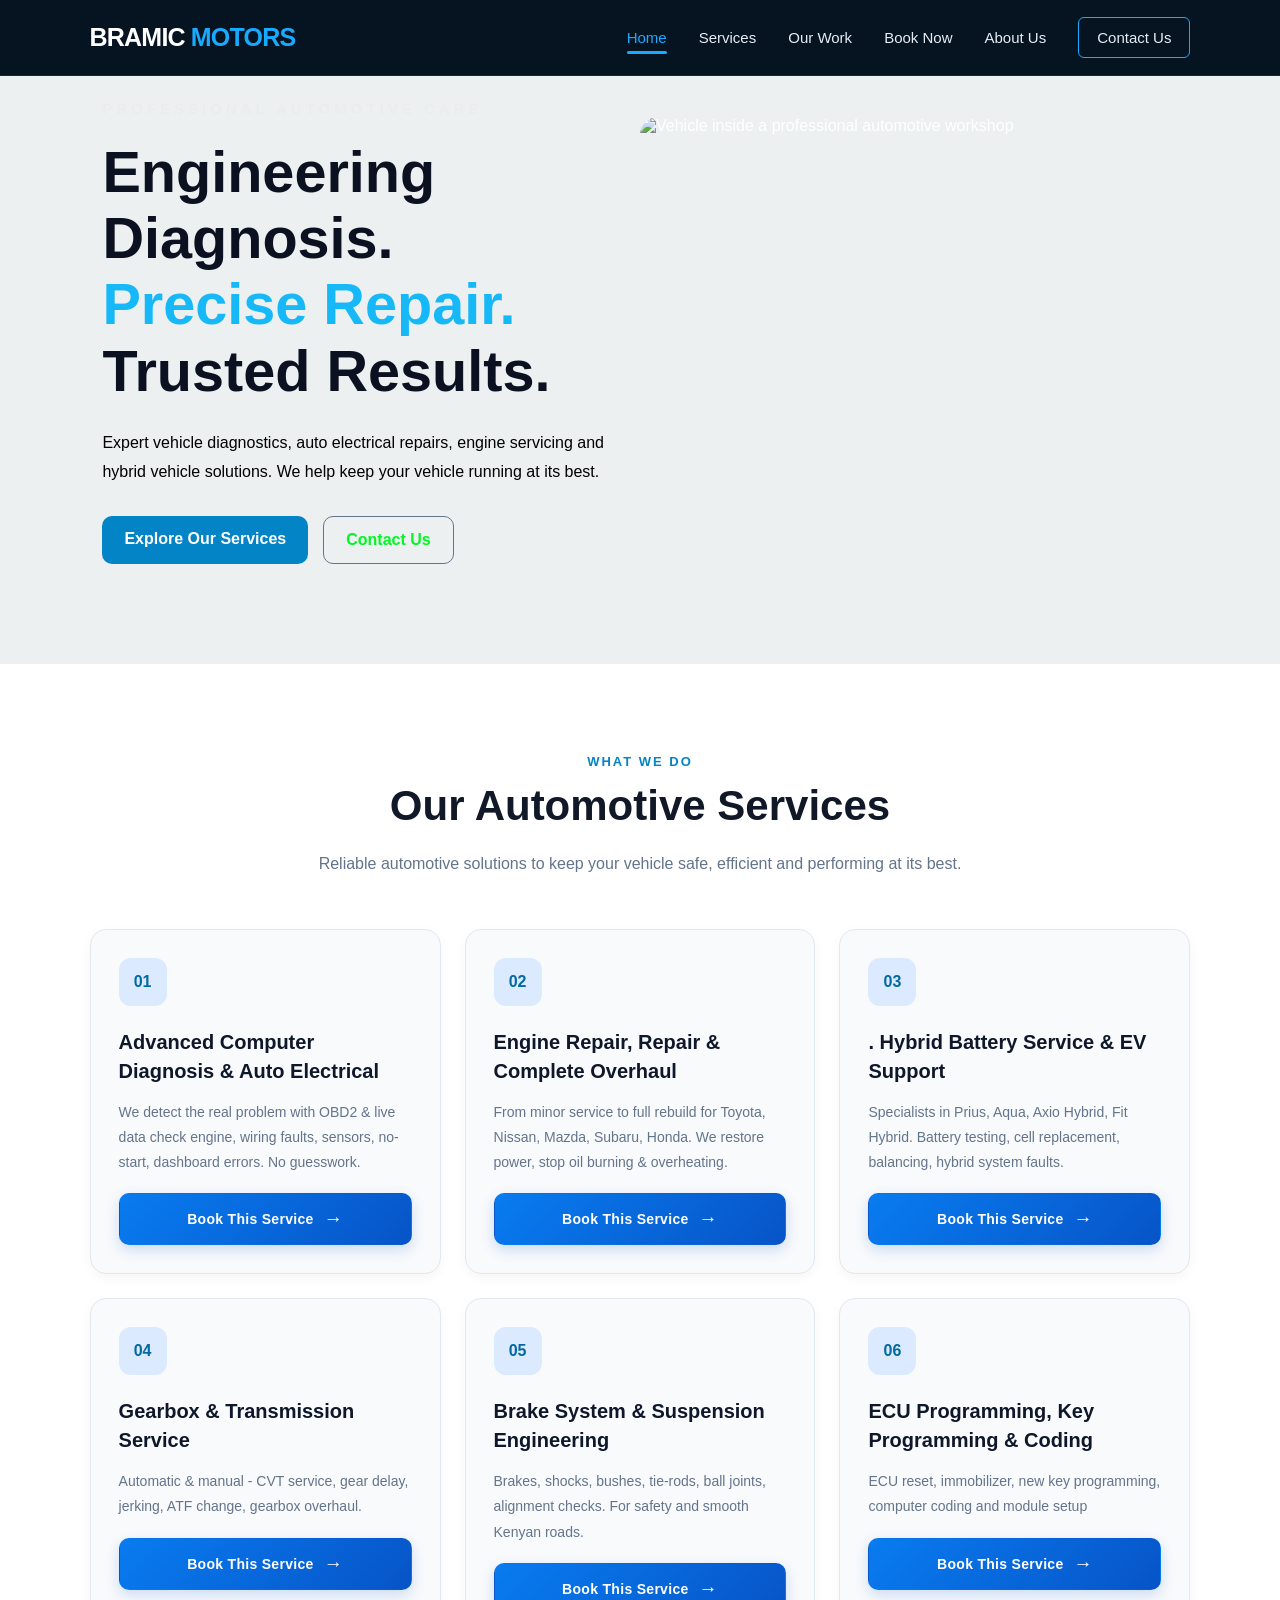
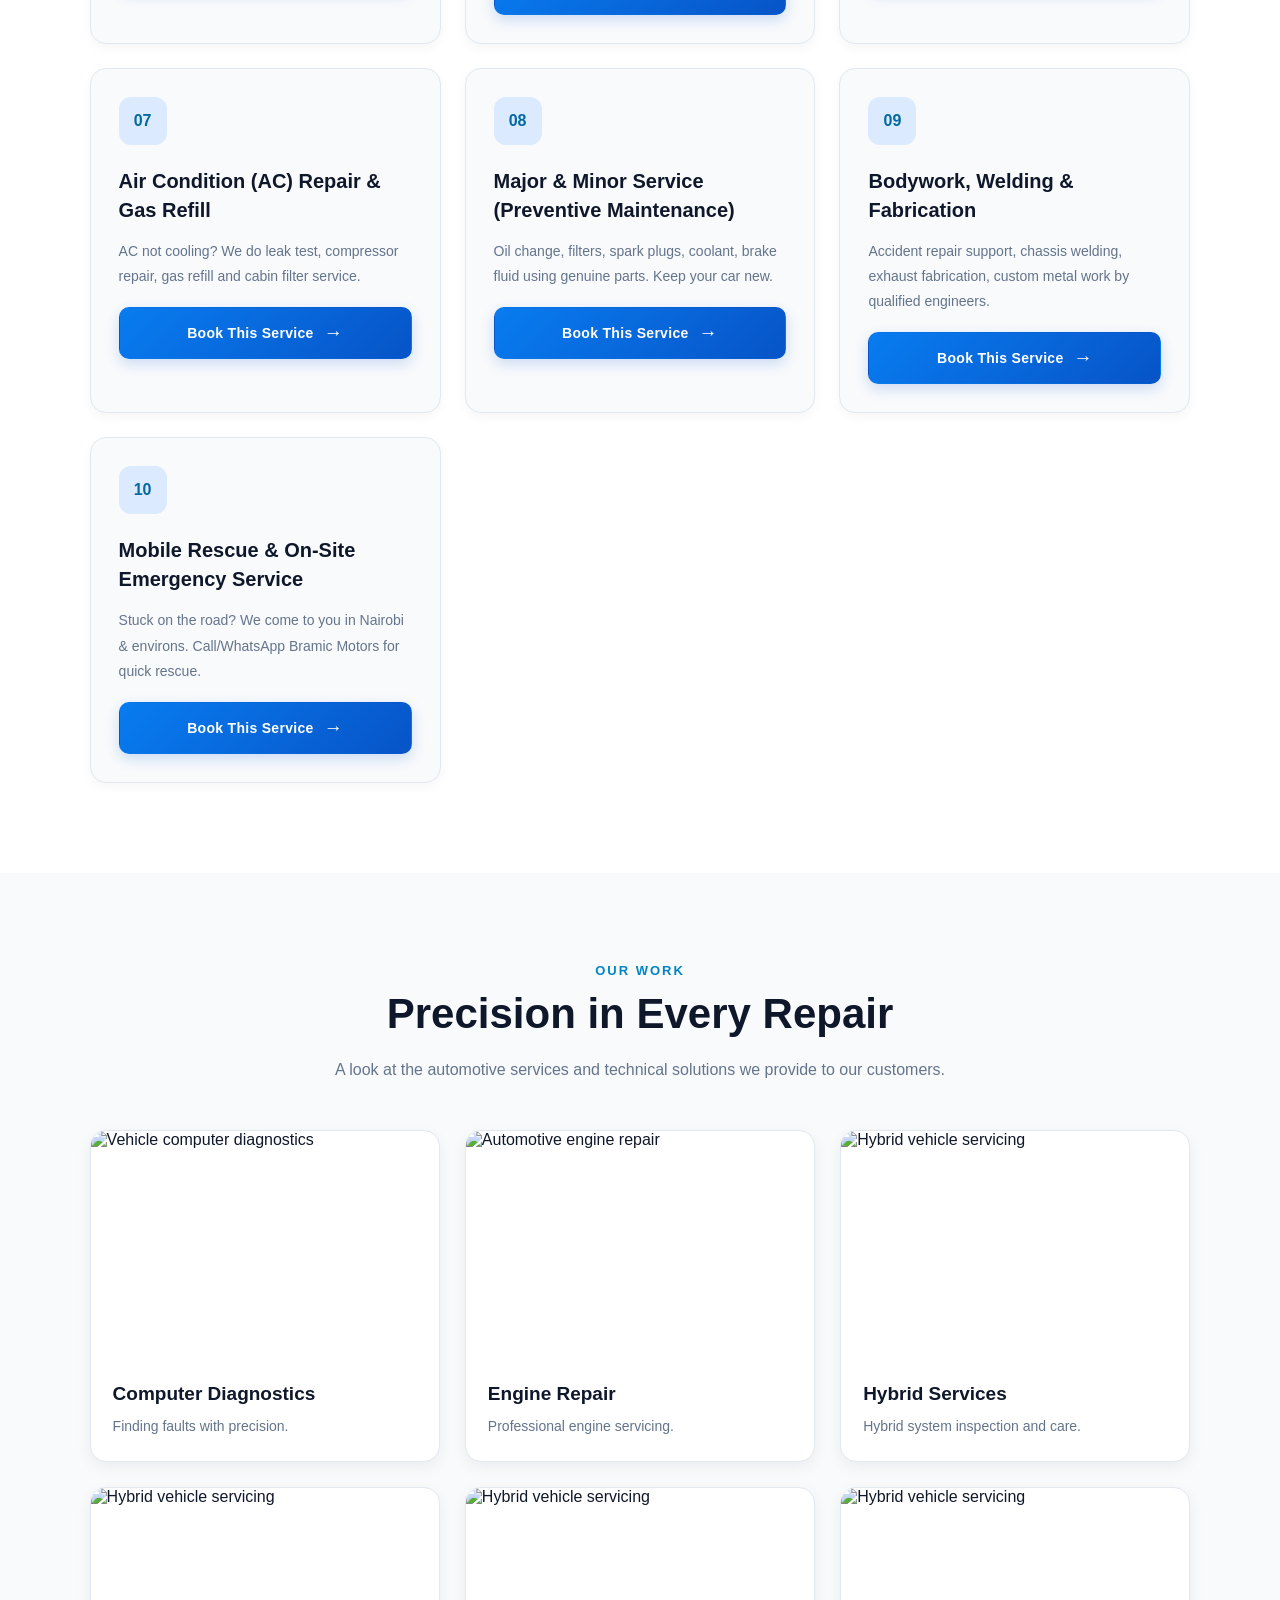
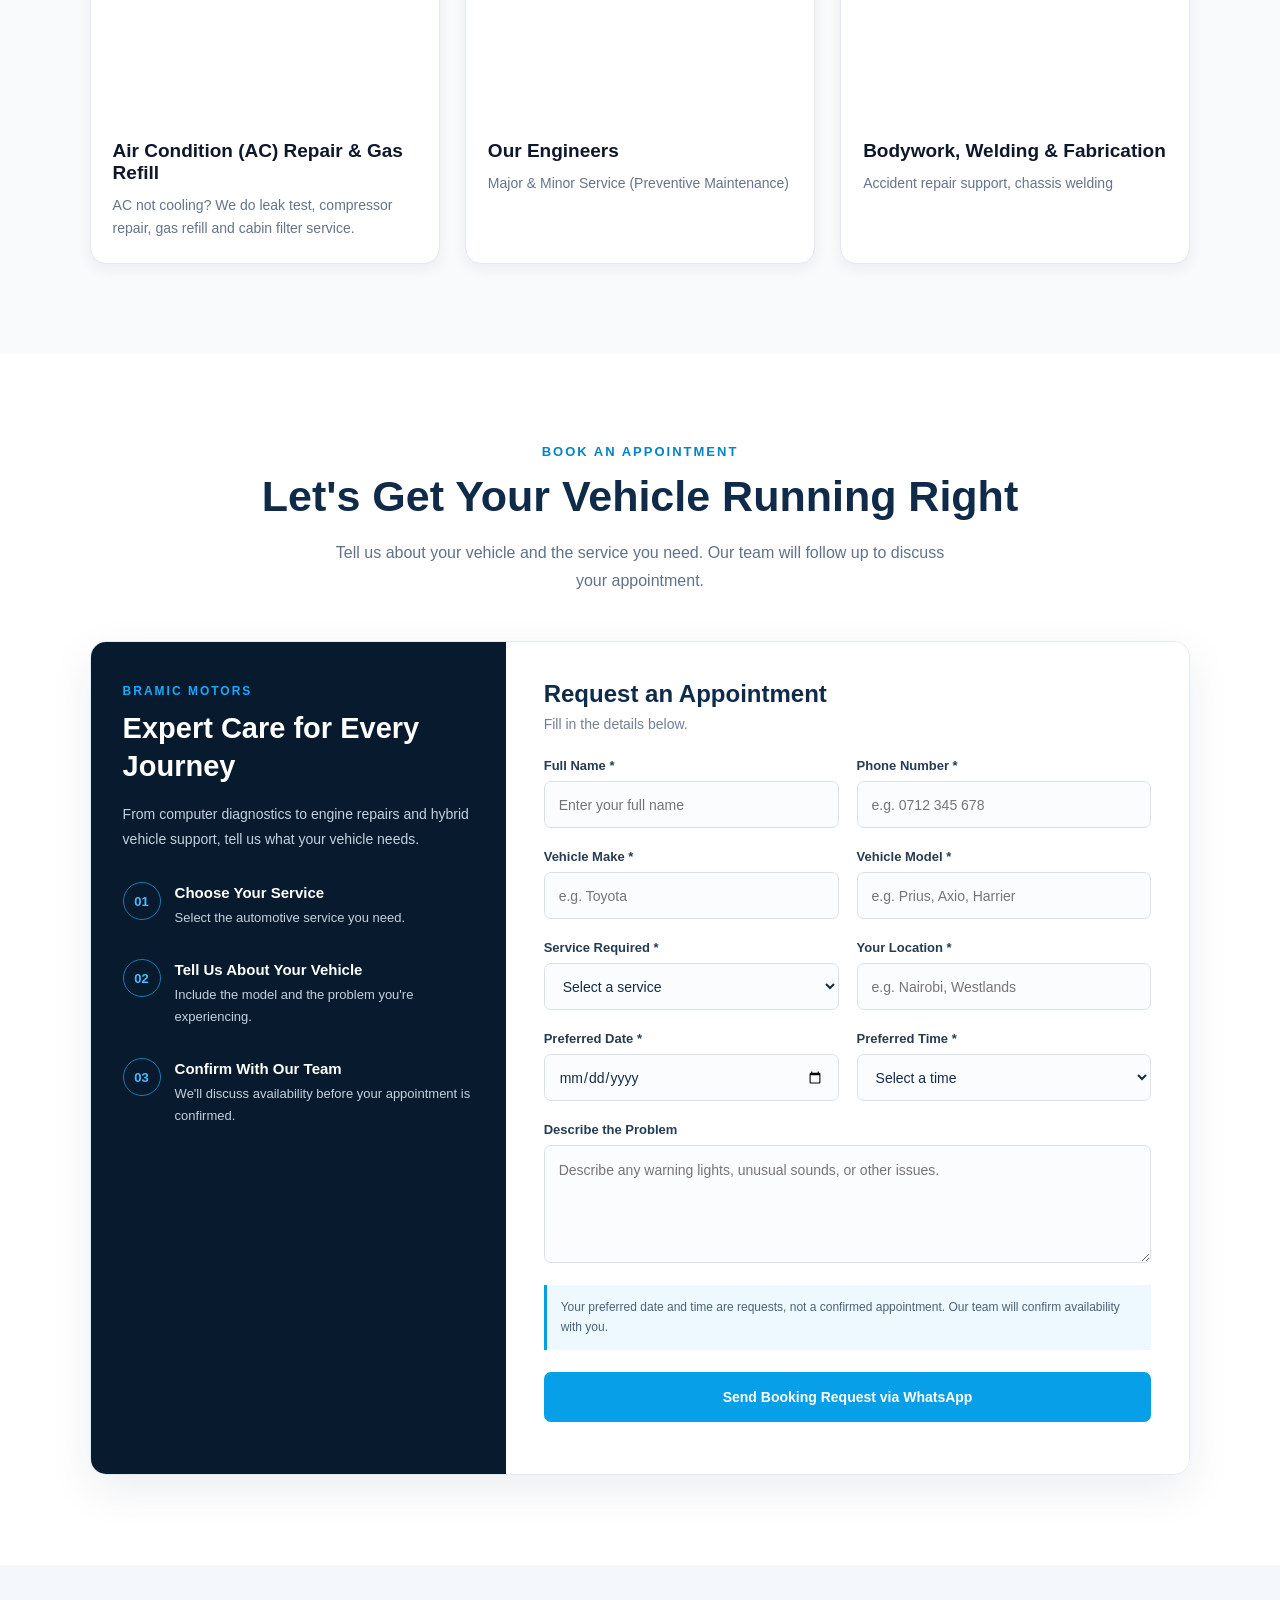
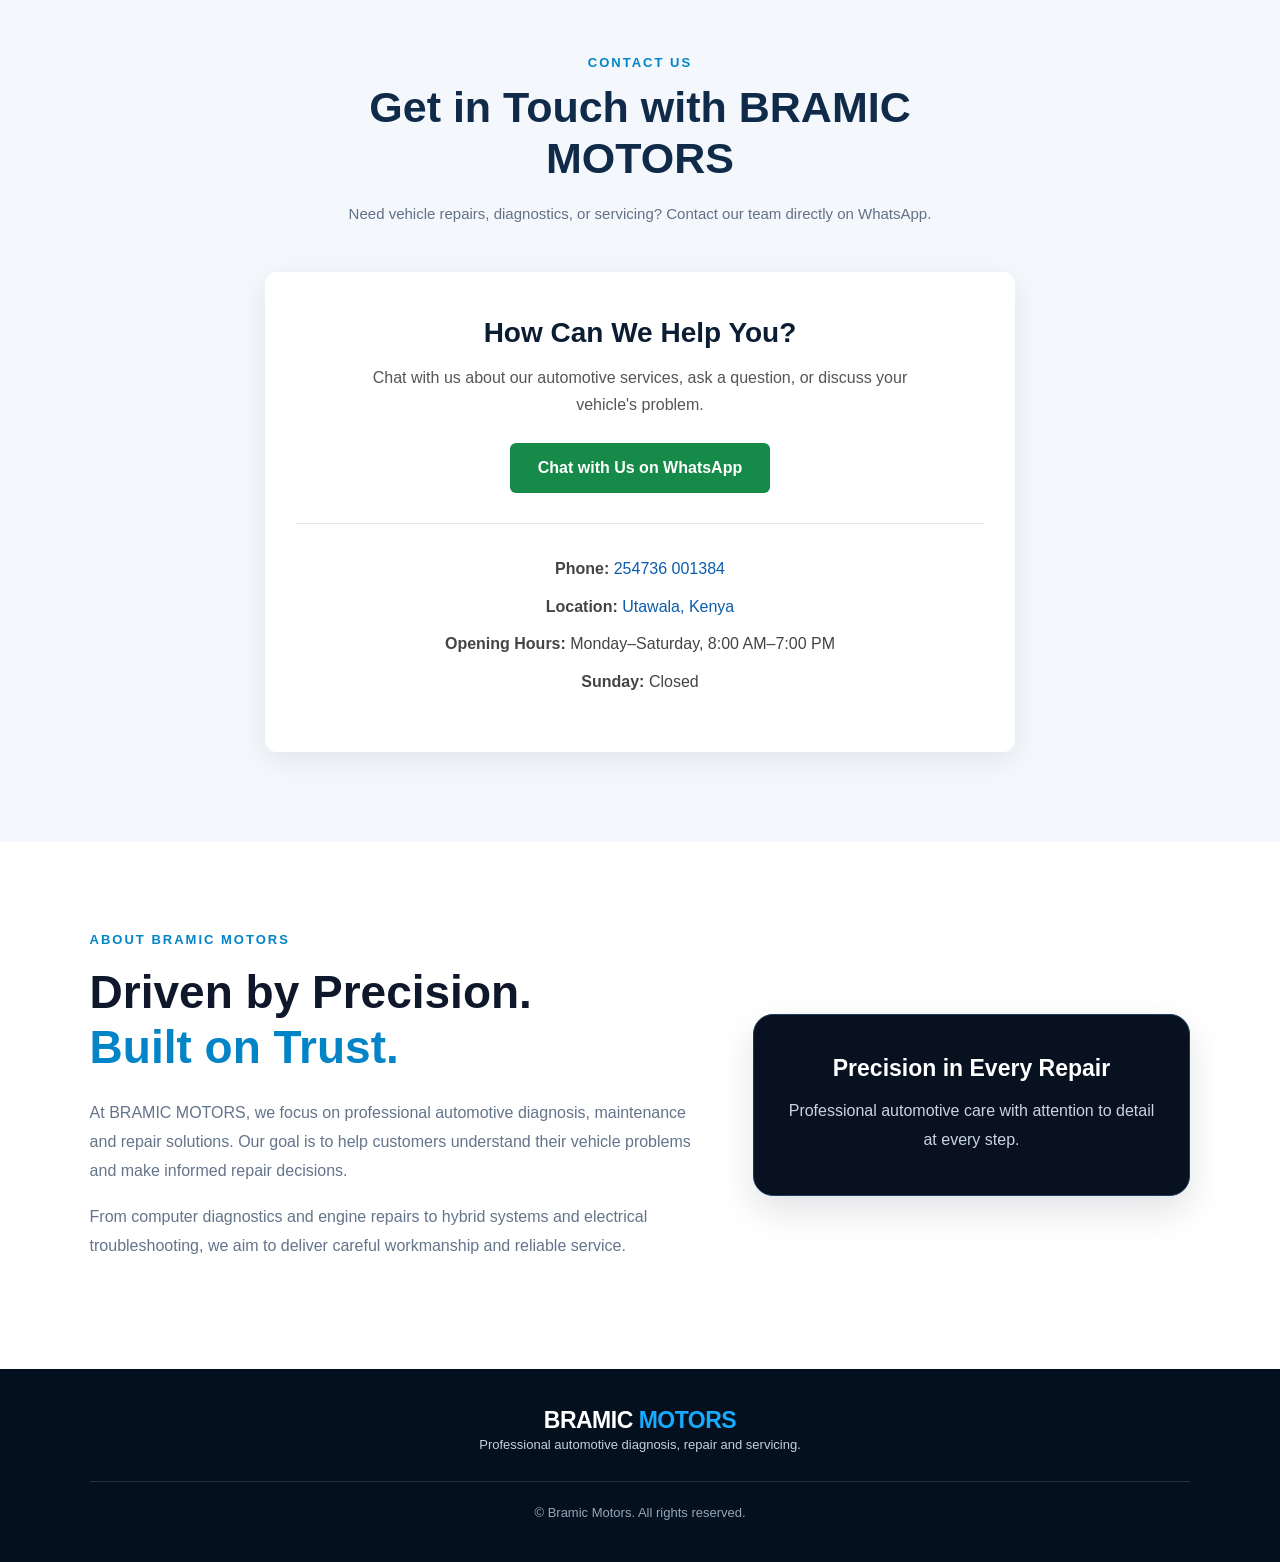
==== index.html @ 23d93d00 "Add files via upload" ====
<!DOCTYPE html>
<html lang="en">
<head>
    <meta charset="UTF-8">
    <meta name="viewport" content="width=device-width, initial-scale=1.0">
    <title>Bramic Motors </title>
    <link rel="icon" type="image/png" href="IMAGES/logo.jpeg">
    <link rel="stylesheet" href="style.css">



</head>
<body>
    
<!-- NAVIGATION BAR -->
<header class="navbar">
    <a href="#home" class="logo" aria-label="Bramic Motors Home">
        <span class="logo-car">BRAMIC</span>
        <span class="logo-blue">MOTORS</span>
    </a>

    <button
        class="menu-toggle"
        id="menu-toggle"
        aria-label="Open navigation menu"
        aria-expanded="false"
        aria-controls="nav-links"
        type="button">
        <span></span>
        <span></span>
        <span></span>
    </button>

    <nav class="nav-links" id="nav-links">
        <a href="#home" class="nav-link active">Home</a>
        <a href="#services" class="nav-link">Services</a>
        <a href="#our-work" class="nav-link">Our Work</a>
        <a href="#booking" class="nav-link">Book Now</a>
        <a href="#about" class="nav-link">About Us</a>
        <a href="#contact" class="nav-link nav-contact">Contact Us</a>
    </nav>
</header>

    <section class="hero" id="home">

        <div class="hero-content">
            <p class="hero-label">PROFESSIONAL AUTOMOTIVE CARE</p>
   
            <h1>
                Engineering Diagnosis.
                <span>Precise Repair.</span>
                Trusted Results.
            </h1>

            <p class="hero-description">
                Expert vehicle diagnostics, auto electrical repairs,
                engine servicing and hybrid vehicle solutions.
                We help keep your vehicle running at its best.
            </p>

            <div class="hero-buttons">
                <a href="#services" class="btn-primary">
                    Explore Our Services
                </a>

                <a href="#contact" class="btn-secondary">
                    Contact Us
                </a>
            </div>
        </div>

        <div class="hero-image">
            <img
                src="IMAGES/pure s 1.jpeg"
                alt="Vehicle inside a professional automotive workshop">
        </div>

    </section>

    <!-- Service section -->
    

<section class="services" id="services">

    <div class="services-heading">
        <p class="section-label">WHAT WE DO</p>
        <h2>Our Automotive Services</h2>
        <p>
            Reliable automotive solutions to keep your vehicle
            safe, efficient and performing at its best.
        </p>
    </div>

    <div class="services-container">

        <!-- Service 1 -->
        <div class="service-card">
            <div class="service-icon">01</div>
            <h3>Advanced Computer Diagnosis & Auto Electrical</h3>
            <p>
                We detect the real problem with OBD2 & live data check engine, 
                wiring faults, sensors, no-start, dashboard errors. No guesswork.
            </p>
        
            <button type="button" class="service-book-button" data-service="Computer Diagnosis & Auto Electrical">Book This Service</button>
        </div>

        <!-- Service 2 -->
        <div class="service-card">
            <div class="service-icon">02</div>
            <h3>Engine Repair, Repair & Complete Overhaul</h3>
            <p>
                From minor service to full rebuild for Toyota, Nissan, Mazda, Subaru,
                 Honda. We restore power, stop oil burning & overheating.
            </p>
        
            <button type="button" class="service-book-button" data-service="Engine Repair & Overhaul">
                Book This Service
            </button>
        </div>

        <!-- Service 3 -->
        <div class="service-card">
            <div class="service-icon">03</div>
            <h3>. Hybrid Battery Service & EV Support</h3>
            <p>
                Specialists in Prius, Aqua, Axio Hybrid, Fit Hybrid. 
                Battery testing, cell replacement, balancing, 
                hybrid system faults.
            </p>
        
            <button type="button" class="service-book-button" data-service="Hybrid Battery & EV Support">
                Book This Service
            </button>
        </div>

        <!-- Service 4 -->
        <div class="service-card">
            <div class="service-icon">04</div>
            <h3> Gearbox & Transmission Service</h3>
            <p>
                Automatic & manual - CVT service, 
                gear delay, jerking, ATF change,
                 gearbox overhaul.
            </p>
        
            <button type="button" class="service-book-button" data-service="Gearbox & Transmission">
                Book This Service
            </button>
        </div>

        
        <!-- Service 5-->
        <div class="service-card">
            <div class="service-icon">05</div>
            <h3>Brake System & Suspension Engineering</h3>
            <p>
                Brakes, shocks, bushes, tie-rods,
                 ball joints, alignment checks.
                  For safety and smooth Kenyan roads.
            </p>
        
            <button type="button" class="service-book-button" data-service="Brakes & Suspension">
                Book This Service

            </button>
        </div>

        <!-- Service 6-->
        <div class="service-card">
            <div class="service-icon">06</div>
            <h3> ECU Programming, Key Programming & Coding</h3>
            <p>
                ECU reset, immobilizer, new key programming, 
                computer coding and module setup
            </p>
        
            <button type="button" class="service-book-button" data-service="ECU & Key Programming">Book This Service</button>
        </div>

        <!-- Service 7-->
        <div class="service-card">
            <div class="service-icon">07</div>
            <h3>Air Condition (AC) Repair & Gas Refill</h3>
            <p>
                AC not cooling? We do leak test, 
                compressor repair, gas refill and 
                cabin filter service.
            </p>
        
            <button type="button" class="service-book-button" data-service="Air Conditioning Repair">Book This Service</button>
        </div>

         <!-- Service 8-->
        <div class="service-card">
            <div class="service-icon">08</div>
            <h3>Major & Minor Service (Preventive Maintenance)</h3>
            <p>
                Oil change, filters, spark plugs, coolant, brake fluid 
                using genuine parts. Keep your car new.
            </p>
        
            <button type="button" class="service-book-button" data-service="Major & Minor Servicing">
                Book This Service
            </button>
        </div>

         <!-- Service 9-->
        <div class="service-card">
            <div class="service-icon">09</div>
            <h3>Bodywork, Welding & Fabrication </h3>

            <p>
                Accident repair support, chassis welding,
                 exhaust fabrication, custom metal 
                 work by qualified engineers.
            </p>
        
            <button type="button" class="service-book-button" data-service="Bodywork, Welding & Fabrication">
                Book This Service
            </button>
        </div>

         <!-- Service 10-->
        <div class="service-card">
            <div class="service-icon">10</div>
            <h3>Mobile Rescue & On-Site Emergency Service</h3>
            <p>
                Stuck on the road? We come to you in Nairobi & environs. 
                Call/WhatsApp Bramic Motors for quick rescue.
            </p>
        
            <button type="button" class="service-book-button" data-service="Mobile Rescue & Emergency Help">
                Book This Service
            </button>
        </div>

    </div>

</section>

<!-- Our work images --> 


<section class="our-work" id="our-work">

    <div class="work-heading">
        <p class="section-label">OUR WORK</p>
        <h2>Precision in Every Repair</h2>
        <p>
            A look at the automotive services and technical
            solutions we provide to our customers.
        </p>
    </div>

    <div class="work-grid">

        <div class="work-card">
            <img src="IMAGES/service 1.jpeg"
                 alt="Vehicle computer diagnostics">
            <div class="work-info">
                <h3>Computer Diagnostics</h3>
                <p>Finding faults with precision.</p>
            </div>
        </div>

        <div class="work-card">
            <img src="IMAGES/service 2.jpeg"
                 alt="Automotive engine repair">
            <div class="work-info">
                <h3>Engine Repair</h3>
                <p>Professional engine servicing.</p>
            </div>
        </div>

        <div class="work-card">
            <img src="IMAGES/service 3.jpeg"
                 alt="Hybrid vehicle servicing">
            <div class="work-info">
                <h3>Hybrid Services</h3>
                <p>Hybrid system inspection and care.</p>
            </div>
        </div>

             <div class="work-card">
            <img src="IMAGES/service 5.jpeg"
                 alt="Hybrid vehicle servicing">
            <div class="work-info">
                <h3> Air Condition (AC) Repair & Gas Refill</h3>
                <p>AC not cooling? We do leak test, compressor repair,
                     gas refill and cabin filter service.</p>
            </div>
        </div>
           <div class="work-card">
            <img src="IMAGES/pure s 1.jpeg"
                 alt="Hybrid vehicle servicing">
            <div class="work-info">
                <h3>Our Engineers</h3>
                <p> Major & Minor Service (Preventive Maintenance)</p>
            </div>
        </div>

            <div class="work-card">
            <img src="IMAGES/PRECISION.jpeg"
                 alt="Hybrid vehicle servicing">
            <div class="work-info">
                <h3>Bodywork, Welding & Fabrication</h3>
                <p>Accident repair support, chassis welding</p>
            </div>
        </div>

    </div>

</section>

<!-- CUSTOMER BOOKING SECTION -->
<section class="booking-section" id="booking">

    <div class="booking-heading">
        <p class="section-label">BOOK AN APPOINTMENT</p>
        <h2>Let's Get Your Vehicle Running Right</h2>
        <p>
            Tell us about your vehicle and the service you need.
            Our team will follow up to discuss your appointment.
        </p>
    </div>

    <div class="booking-layout">

        <!-- BOOKING INFORMATION -->
        <div class="booking-info">
            <p class="booking-eyebrow">BRAMIC MOTORS</p>
            <h3>Expert Care for Every Journey</h3>
            <p>
                From computer diagnostics to engine repairs and
                hybrid vehicle support, tell us what your vehicle needs.
            </p>

            <div class="booking-benefit">
                <span class="benefit-number">01</span>
                <div>
                    <h4>Choose Your Service</h4>
                    <p>Select the automotive service you need.</p>
                </div>
            </div>

            <div class="booking-benefit">
                <span class="benefit-number">02</span>
                <div>
                    <h4>Tell Us About Your Vehicle</h4>
                    <p>Include the model and the problem you're experiencing.</p>
                </div>
            </div>

            <div class="booking-benefit">
                <span class="benefit-number">03</span>
                <div>
                    <h4>Confirm With Our Team</h4>
                    <p>We'll discuss availability before your appointment is confirmed.</p>
                </div>
            </div>
        </div>

         
        <form class="booking-form" id="booking-form">

            <div class="form-title">
                <h3>Request an Appointment</h3>
                <p>Fill in the details below.</p>
            </div>

            <div class="form-grid">

                <div class="form-group">
                    <label for="customer-name">Full Name *</label>
                    <input
                        type="text"
                        id="customer-name"
                        name="customerName"
                        placeholder="Enter your full name"
                        autocomplete="name"
                        required>
                </div>

                <div class="form-group">
                    <label for="customer-phone">Phone Number *</label>
                    <input
                        type="tel"
                        id="customer-phone"
                        name="customerPhone"
                        placeholder="e.g. 0712 345 678"
                        autocomplete="tel"
                        required>
                </div>

                <div class="form-group">
                    <label for="vehicle-make">Vehicle Make *</label>
                    <input
                        type="text"
                        id="vehicle-make"
                        name="vehicleMake"
                        placeholder="e.g. Toyota"
                        required>
                </div>

                <div class="form-group">
                    <label for="vehicle-model">Vehicle Model *</label>
                    <input
                        type="text"
                        id="vehicle-model"
                        name="vehicleModel"
                        placeholder="e.g. Prius, Axio, Harrier"
                        required>
                </div>

                <div class="form-group">
                    <label for="booking-service">Service Required *</label>
                    <select id="booking-service" name="service" required>
                        <option value="">Select a service</option>
                        <option>Computer Diagnosis & Auto Electrical</option>
                        <option>Engine Repair & Overhaul</option>
                        <option>Hybrid Battery & EV Support</option>
                        <option>Gearbox & Transmission</option>
                        <option>Brakes & Suspension</option>
                        <option>ECU & Key Programming</option>
                        <option>Air Conditioning Repair</option>
                        <option>Major & Minor Servicing</option>
                        <option>Bodywork, Welding & Fabrication</option>
                        <option>Mobile Rescue & Emergency Help</option>
                        <option>Other / Not Sure</option>
                    </select>
                </div>

                <div class="form-group">
                    <label for="booking-location">Your Location *</label>
                    <input
                        type="text"
                        id="booking-location"
                        name="location"
                        placeholder="e.g. Nairobi, Westlands"
                        required>
                </div>

                <div class="form-group">
                    <label for="booking-date">Preferred Date *</label>
                    <input
                        type="date"
                        id="booking-date"
                        name="bookingDate"
                        required>
                </div>

                <div class="form-group">
                    <label for="booking-time">Preferred Time *</label>
                    <select id="booking-time" name="bookingTime" required>
                        <option value="">Select a time</option>
                        <option value="8:00 AM">8:00 AM</option>
                        <option value="9:00 AM">9:00 AM</option>
                        <option value="10:00 AM">10:00 AM</option>
                        <option value="11:00 AM">11:00 AM</option>
                        <option value="12:00 PM">12:00 PM</option>
                        <option value="1:00 PM">1:00 PM</option>
                        <option value="2:00 PM">2:00 PM</option>
                        <option value="3:00 PM">3:00 PM</option>
                        <option value="4:00 PM">4:00 PM</option>
                    </select>
                </div>

                <div class="form-group full-width">
                    <label for="vehicle-problem">Describe the Problem</label>
                    <textarea
                        id="vehicle-problem"
                        name="vehicleProblem"
                        rows="4"
                        placeholder="Describe any warning lights, unusual sounds, or other issues."></textarea>
                </div>

            </div>

            <p class="booking-notice">
                Your preferred date and time are requests, not a confirmed
                appointment. Our team will confirm availability with you.
            </p>

            <button type="submit" class="booking-submit">
                Send Booking Request via WhatsApp
            </button>

            <p class="booking-status" id="booking-status" role="status"
               aria-live="polite"></p>

        </form>

    </div>
</section>

<!-- CONTACT SECTION: DIRECT WHATSAPP CONTACT -->

<section class="contact-section" id="contact">
    <div class="contact-heading">
        <p class="section-label">CONTACT US</p>
        <h2>Get in Touch with BRAMIC MOTORS</h2>
        <p>
            Need vehicle repairs, diagnostics, or servicing?
            Contact our team directly on WhatsApp.
        </p>
    </div>

    <div class="contact-whatsapp-card">
        <h3>How Can We Help You?</h3>
        <p>
            Chat with us about our automotive services, ask a question,
            or discuss your vehicle's problem.
        </p>

        <a
            href="https://wa.me/254736001384?text=Hello%20BRAMIC%20MOTORS%2C%20I%20would%20like%20to%20enquire%20about%20your%20services."
            class="whatsapp-button"
            target="_blank"
            rel="noopener noreferrer">
            Chat with Us on WhatsApp
        </a>

        <div class="contact-details">
            <p><strong>Phone:</strong>
                <a href="tel:+254736001384">254736 001384</a>
            </p>
            <p><strong>Location:</strong>
                <a
                    href="https://www.google.com/maps/search/?api=1&query=Utawala%2C+Kenya"
                    target="_blank"
                    rel="noopener noreferrer">Utawala, Kenya</a>
            </p>
            <p><strong>Opening Hours:</strong> Monday–Saturday, 8:00 AM–7:00 PM</p>
            <p><strong>Sunday:</strong> Closed</p>
        </div>
</section>


<!-- About Us Section -->
<section class="about" id="about">

    <div class="about-content">

        <p class="about-label">ABOUT BRAMIC MOTORS</p>

        <h2>
            Driven by Precision.
            <span>Built on Trust.</span>
        </h2>

        <p class="about-description">
            At BRAMIC MOTORS, we focus on professional automotive
            diagnosis, maintenance and repair solutions. Our goal
            is to help customers understand their vehicle problems
            and make informed repair decisions.
        </p>

        <p class="about-description">
            From computer diagnostics and engine repairs to
            hybrid systems and electrical troubleshooting, we aim
            to deliver careful workmanship and reliable service.
        </p>

        
    </div>

    <div class="about-highlight">

        <div class="Get in touch with bramic motors"></div>

        <h3>Precision in Every Repair</h3>

        <p>
            Professional automotive care with attention
            to detail at every step.
        </p>

    </div>

</section>

<!-- FOOTER -->
<footer class="site-footer">
    <a href="#home" class="footer-logo">
        BRAMIC <span>MOTORS</span>
    </a>

    <p>
        Professional automotive diagnosis, repair and servicing.
    </p>

   

    <p class="copyright">
        &copy; <span id="current-year"></span> Bramic Motors.
        All rights reserved.
    </p>
</footer>
<script src="script.js" defer></script>

</body>

</body>
</html>
---- style.css ----
/* Basic page setup */
* {
    margin: 0;
    padding: 0;
    box-sizing: border-box;
}

body {
    font-family: Arial, sans-serif;
    background-color: #EcF0F1;
    color: #ffffff;
}

/* Main Hero section */

.hero {
    position: relative;
    min-height: 600px;
    padding: 100px 8%;
    display: flex;
    align-items: center;
    background: #EcF0F1;
}

.hero-content {
    max-width: 650px;
    position: relative;
    z-index: 1;
}

.hero h1 {
    color: #ffffff;
}

.hero h1 span {
    color: #18aaff;
}

.hero-description {
    color: #ffffff;
}

@media (max-width: 768px) {
    .hero {
        min-height: 550px;
        padding: 70px 6%;
        background-position: 60% center;
    }
}

/* Text area */
.hero-content {
    flex: 1;
    max-width: 600px;
}

.hero-label {
    color: #ebebece7;
    font-size: 15px;
    font-weight: bold;
    letter-spacing: 4px;
    margin-bottom: 22px;
}

.hero h1 {
    font-size: clamp(36px, 4.5vw, 60px);
    line-height: 1.15;
    margin-bottom: 25px;
    color: #0b1120;
}


.hero h1 span {
    display: block;
    color: #0cb5f8f3;
}

.hero-description {
    color: black;
    font-size: 16px;
    line-height: 1.8;
    margin-bottom: 30px;
}

/* Hero buttons */
.hero-buttons {
    display: flex;
    flex-wrap: wrap;
    gap: 15px;
}

.hero-buttons a {
    display: inline-block;
    padding: 14px 22px;
    border-radius: 10px;
    text-decoration: none;
    font-weight: bold;
    transition: 0.3s ease;
}

.btn-primary {
    background-color: #0284c7;
    color: #ffffff;
}

.btn-primary:hover {
    background-color: #38bdf8;
    color: #0b1120;
    transform: translateY(-3px);
}

.btn-secondary {
    border: 1px solid #64748b;
    color: #03f523;
}

.btn-secondary:hover {
    background-color: #ffffff;
    color: #0b1120;
}

/* Workshop image */
.hero-image {
    flex: 1;
    min-width: 0;
}

.hero-image img {
    display: block;
    width: 100%;
    height: 430px;
    object-fit: cover;
    border-radius: 18px;
}


/* styling services */

.services {
    padding: 90px 7%;
    background-color: #ffffff;
    color: #111827;
}

/* Section heading */
.services-heading {
    max-width: 700px;
    margin: 0 auto 50px;
    text-align: center;
}

.section-label {
    color: #0284c7;
    font-size: 13px;
    font-weight: bold;
    letter-spacing: 2px;
    margin-bottom: 12px;
}

.services-heading h2 {
    font-size: clamp(28px, 4vw, 42px);
    line-height: 1.2;
    margin-bottom: 18px;
    color: #111827;
}

.services-heading p:last-child {
    color: #64748b;
    font-size: 16px;
    line-height: 1.8;
}

/* Services grid */
.services-container {
    display: grid;
    grid-template-columns: repeat(3, minmax(0, 1fr));
    gap: 24px;
    max-width: 1400px;
    margin: 0 auto;
    align-items: stretch;
}

/* Individual service card */
.service-card {
    padding: 28px;
    background-color: #f8fafc;
    border: 1px solid #e2e8f0;
    border-radius: 16px;
    box-shadow: 0 4px 12px rgba(15, 23, 42, 0.04);
    transition: transform 0.3s ease,
                box-shadow 0.3s ease,
                border-color 0.3s ease;
}

/* Service number badge */
.service-icon {
    display: flex;
    align-items: center;
    justify-content: center;
    width: 48px;
    height: 48px;
    margin-bottom: 22px;
    border-radius: 12px;
    background-color: #dbeafe;
    color: #0369a1;
    font-size: 16px;
    font-weight: bold;
}

/* Service title */
.service-card h3 {
    color: #0f172a;
    font-size: 20px;
    line-height: 1.45;
    margin-bottom: 14px;
}

/* Service description: works with your current <pre> */
.service-card pre {
    font-family: Arial, sans-serif;
    font-size: 14px;
    line-height: 1.8;
    color: #64748b;
    white-space: pre-wrap;
    overflow-wrap: anywhere;
    margin: 0;
}

/* Also supports descriptions changed to <p> */
.service-card p {
    color: #64748b;
    font-size: 14px;
    line-height: 1.8;
    margin: 0;
}

/* Card hover effect */
.service-card:hover {
    transform: translateY(-6px);
    background-color: #ffffff;
    border-color: #38bdf8;
    box-shadow: 0 14px 28px rgba(15, 23, 42, 0.10);
}

/* Tablet: two cards per row */
@media (max-width: 1000px) {
    .services-container {
        grid-template-columns: repeat(2, minmax(0, 1fr));
        gap: 20px;
    }

    .services {
        padding: 70px 5%;
    }
}

/* Phone: one card per row */
@media (max-width: 600px) {
    .services-container {
        grid-template-columns: minmax(0, 1fr);
        gap: 18px;
    }

    .services {
        padding: 55px 6%;
    }

    .service-card {
        padding: 24px;
    }

    .service-card h3 {
        font-size: 19px;
    }
}

/* OUR WORK SECTION */
.our-work {
    padding: 90px 7%;
    background-color: #f8fafc;
    color: #0f172a;
}

/* Gallery heading */
.work-heading {
    max-width: 700px;
    margin: 0 auto 45px;
    text-align: center;
}

.section-label {
    color: #0284c7;
    font-weight: bold;
    letter-spacing: 2px;
}

.work-heading h2 {
    font-size: clamp(28px, 4vw, 42px);
    margin: 12px 0 18px;
}

.work-heading > p:last-child {
    color: #64748b;
    line-height: 1.8;
}

/* Gallery layout */
.work-grid {
    display: grid;
    grid-template-columns: repeat(3, minmax(0, 1fr));
    gap: 25px;
}

/* All tenservice cards */
.work-card {
    background-color: #ffffff;
    border-radius: 16px;
    overflow: hidden;
    border: 1px solid #e2e8f0;
    box-shadow: 0 5px 15px rgba(15, 23, 42, 0.06);
    transition: transform 0.3s ease,
                box-shadow 0.3s ease;
}

.work-card:hover {
    transform: translateY(-6px);
    box-shadow: 0 14px 28px rgba(15, 23, 42, 0.12);
}

/* Service photos */
.work-card img {
    display: block;
    width: 100%;
    height: 230px;
    object-fit: cover;
}

/* Text inside cards */
.work-info {
    padding: 22px;
}

.work-info h3 {
    font-size: 19px;
    margin-bottom: 10px;
}

.work-info p {
    color: #64748b;
    font-size: 14px;
    line-height: 1.7;
}

/* Tablet screens */
@media (max-width: 900px) {
    .work-grid {
        grid-template-columns: repeat(2, minmax(0, 1fr));
    }
}

/* Phone screens */
@media (max-width: 600px) {
    .our-work {
        padding: 60px 6%;
    }

    .work-grid {
        grid-template-columns: 1fr;
    }

    .work-card img {
        height: 220px;
    }
}


/* navigation bar*/

.navbar {
    width: 100%;
    min-height: 76px;
    padding: 0 7%;
    display: flex;
    align-items: center;
    justify-content: space-between;
    gap: 30px;

    background: #061321;
    border-bottom: 1px solid rgba(255, 255, 255, 0.08);

    position: fixed;
    z-index: 1000;
}

/* BRAND LOGO */

.logo {
    display: inline-flex;
    align-items: center;
    text-decoration: none;
    white-space: nowrap;
    font-size: 25px;
    font-weight: 800;
    letter-spacing: -0.8px;
}

.logo-car {
    color: #ffffff;
}

.logo-blue {
    color: #18aaff;
    margin-left: 6px;
}

/* DESKTOP NAVIGATION */

.nav-links {
    display: flex;
    align-items: center;
    gap: 32px;
}

.nav-link {
    color: #e5edf5;
    text-decoration: none;
    font-size: 15px;
    font-weight: 500;
    padding: 10px 0;
    position: relative;
    transition: color 0.25s ease;
}

.nav-link:hover,
.nav-link.active {
    color: #18aaff;
}

.nav-link::after {
    content: "";
    position: absolute;
    left: 0;
    bottom: 2px;
    width: 0;
    height: 3px;
    border-radius: 3px;
    background: #18aaff;
    transition: width 0.25s ease;
}

.nav-link:hover::after,
.nav-link.active::after {
    width: 100%;
}

/* CONTACT LINK */

.nav-contact {
    padding: 11px 18px;
    border: 1px solid #18aaff;
    border-radius: 6px;
}

.nav-contact::after {
    display: none;
}

.nav-contact:hover {
    color: #ffffff;
    background: #079ce8;
}

/* MOBILE MENU BUTTON */

.menu-toggle {
    display: none;
    width: 44px;
    height: 42px;
    padding: 9px;
    border: 1px solid #263c50;
    border-radius: 6px;
    background: transparent;
    cursor: pointer;
}

.menu-toggle span {
    display: block;
    width: 100%;
    height: 2px;
    margin: 5px 0;
    background: #ffffff;
    border-radius: 2px;
    transition: 0.25s ease;
}

/* RESPONSIVE NAVIGATION */

@media (max-width: 850px) {
    .navbar {
        min-height: 70px;
        padding: 0 5%;
    }

    .logo {
        font-size: 22px;
    }

    .menu-toggle {
        display: block;
    }

    .nav-links {
        display: none;
        position: absolute;
        top: 100%;
        left: 0;
        width: 100%;
        padding: 18px 5% 24px;
        flex-direction: column;
        align-items: stretch;
        gap: 6px;

        background: #061321;
        border-top: 1px solid #203246;
        box-shadow: 0 12px 22px rgba(0, 0, 0, 0.25);
    }

    .nav-links.show {
        display: flex;
    }

    .nav-link {
        padding: 13px 10px;
    }

    .nav-link::after {
        display: none;
    }

    .nav-contact {
        margin-top: 6px;
        text-align: center;
    }
}

/* SMALL PHONES */

@media (max-width: 380px) {
    .logo {
        font-size: 19px;
    }

    .navbar {
        padding: 0 4%;
        gap: 12px;
    }
}


/*  BRAMIC MOTORS BOOKING SECTION*/

.booking-section {
    padding: 90px 7%;
    background: #ffffff;
    color: #142c46;
    scroll-margin-top: 25px;
}

.booking-heading {
    max-width: 760px;
    margin: 0 auto 45px;
    text-align: center;
}

.booking-heading h2 {
    margin: 0 0 16px;
    color: #102b49;
    font-size: clamp(30px, 4vw, 43px);
    line-height: 1.2;
}

.booking-heading > p:last-child {
    max-width: 620px;
    margin: 0 auto;
    color: #617187;
    line-height: 1.8;
}

.booking-layout {
    display: grid;
    grid-template-columns: 0.85fr 1.4fr;
    max-width: 1200px;
    margin: 0 auto;
    border: 1px solid #e1e9f2;
    border-radius: 16px;
    overflow: hidden;
    box-shadow: 0 15px 45px rgba(16, 43, 73, 0.08);
}

/* LEFT INFORMATION PANEL */

.booking-info {
    padding: 42px 32px;
    background: #081b2e;
    color: #ffffff;
}

.booking-eyebrow {
    margin: 0 0 12px;
    color: #18aaff;
    font-size: 12px;
    font-weight: 800;
    letter-spacing: 2px;
}

.booking-info > h3 {
    margin: 0 0 16px;
    font-size: 29px;
    line-height: 1.3;
}

.booking-info > p:not(.booking-eyebrow) {
    color: #c3d1df;
    font-size: 14px;
    line-height: 1.8;
}

.booking-benefit {
    display: flex;
    align-items: flex-start;
    gap: 14px;
    margin-top: 30px;
}

.benefit-number {
    display: flex;
    align-items: center;
    justify-content: center;
    width: 38px;
    height: 38px;
    flex-shrink: 0;
    border: 1px solid #167db3;
    border-radius: 50%;
    color: #45bdff;
    font-size: 13px;
    font-weight: 800;
}

.booking-benefit h4 {
    margin: 2px 0 6px;
    font-size: 15px;
}

.booking-benefit p {
    margin: 0;
    color: #c3d1df;
    font-size: 13px;
    line-height: 1.7;
}

/* FORM PANEL */

.booking-form {
    min-width: 0;
    padding: 38px;
    background: #ffffff;
}

.form-title {
    margin-bottom: 26px;
}

.form-title h3 {
    margin: 0 0 8px;
    font-size: 24px;
    color: #102b49;
}

.form-title p {
    margin: 0;
    color: #718096;
    font-size: 14px;
}

.form-grid {
    display: grid;
    grid-template-columns: repeat(2, minmax(0, 1fr));
    gap: 21px 18px;
}

.form-group {
    display: flex;
    flex-direction: column;
    min-width: 0;
    gap: 8px;
}

.form-group.full-width {
    grid-column: 1 / -1;
}

.form-group label {
    color: #263c53;
    font-size: 13px;
    font-weight: 700;
}

.form-group input,
.form-group select,
.form-group textarea {
    width: 100%;
    min-width: 0;
    padding: 13px 14px;
    border: 1px solid #d8e1eb;
    border-radius: 7px;
    background: #fbfcfe;
    color: #142c46;
    font: inherit;
    font-size: 14px;
    outline: none;
    transition: border-color 0.2s, box-shadow 0.2s;
}

.form-group input,
.form-group select {
    min-height: 47px;
}

.form-group textarea {
    resize: vertical;
    line-height: 1.6;
}

.form-group input:focus,
.form-group select:focus,
.form-group textarea:focus {
    border-color: #079fe8;
    box-shadow: 0 0 0 3px rgba(7, 159, 232, 0.12);
}

.booking-notice {
    margin: 22px 0;
    padding: 12px 14px;
    border-left: 3px solid #079fe8;
    background: #eef8ff;
    color: #4b6279;
    font-size: 12px;
    line-height: 1.7;
}

.booking-submit {
    width: 100%;
    min-height: 50px;
    padding: 14px 18px;
    border: none;
    border-radius: 7px;
    background: #079fe8;
    color: #ffffff;
    font-size: 14px;
    font-weight: 800;
    cursor: pointer;
    transition: background 0.2s ease;
}

.booking-submit:hover {
    background: #087fbd;
}

.booking-submit:focus-visible {
    outline: 3px solid #102b49;
    outline-offset: 3px;
}

.booking-status {
    margin: 14px 0 0;
    color: #24516f;
    font-size: 13px;
    line-height: 1.7;
}

/* TABLETS */

@media (max-width: 900px) {
    .booking-section {
        padding: 70px 5%;
    }

    .booking-layout {
        grid-template-columns: 1fr;
    }

    .booking-info {
        padding: 32px;
    }

    .booking-form {
        padding: 32px;
    }
}

/* MOBILE PHONES */

@media (max-width: 600px) {
    .booking-section {
        padding: 55px 5%;
    }

    .booking-heading {
        margin-bottom: 30px;
    }

    .booking-heading h2 {
        font-size: 29px;
    }

    .booking-info {
        padding: 28px 22px;
    }

    .booking-info > h3 {
        font-size: 25px;
    }

    .booking-form {
        padding: 25px 19px;
    }

    .form-grid {
        grid-template-columns: 1fr;
        gap: 18px;
    }

    .form-group.full-width {
        grid-column: auto;
    }

    .form-title h3 {
        font-size: 22px;
    }
}

/* BRAMIC MOTORS CONTACT SECTION */

.contact-section {
    padding: 90px 7%;
    background: #f4f7fb;
    color: #142c46;
    scroll-margin-top: 25px;
}

.contact-heading {
    max-width: 740px;
    margin: 0 auto 45px;
    text-align: center;
}

.contact-heading h2 {
    margin: 0 0 15px;
    color: #102b49;
    font-size: clamp(30px, 4vw, 43px);
    line-height: 1.2;
}

.contact-heading > p:last-child {
    max-width: 620px;
    margin: 0 auto;
    color: #617187;
    font-size: 15px;
    line-height: 1.8;
}

.contact-layout {
    display: grid;
    grid-template-columns: 1fr 1fr;
    max-width: 1200px;
    margin: 0 auto;
    overflow: hidden;
    border: 1px solid #e0e8f1;
    border-radius: 14px;
    background: #ffffff;
    box-shadow: 0 14px 40px rgba(16, 43, 73, 0.07);
}

/* CONTACT INFORMATION PANEL */

.contact-information {
    padding: 40px 34px;
    background: #081b2e;
    color: #ffffff;
}

.contact-information > h3,
.contact-form > h3 {
    margin: 0 0 12px;
    font-size: 25px;
    line-height: 1.35;
}

.contact-intro {
    margin: 0 0 30px;
    color: #c3d1df;
    font-size: 14px;
    line-height: 1.8;
}

.contact-detail {
    display: flex;
    align-items: flex-start;
    gap: 15px;
    margin-top: 25px;
}

.contact-icon {
    display: flex;
    align-items: center;
    justify-content: center;
    width: 46px;
    min-width: 46px;
    height: 46px;
    border: 1px solid #176c9a;
    border-radius: 9px;
    background: #102d45;
    color: #45bdff;
    font-size: 10px;
    font-weight: 800;
    letter-spacing: 0.5px;
}

.contact-detail h4 {
    margin: 1px 0 7px;
    color: #ffffff;
    font-size: 15px;
}

.contact-detail p {
    margin: 0 0 5px;
    color: #c3d1df;
    font-size: 13px;
    line-height: 1.7;
}

.contact-detail-link {
    display: inline-block;
    margin-top: 5px;
    color: #45bdff;
    font-size: 13px;
    font-weight: 700;
    text-decoration: none;
    overflow-wrap: anywhere;
}

.contact-detail-link:hover {
    color: #ffffff;
    text-decoration: underline;
}

/* CONTACT FORM */

.contact-form {
    min-width: 0;
    padding: 40px 34px;
    background: #ffffff;
}

.contact-form > p:not(.contact-status) {
    margin: 0 0 25px;
    color: #718096;
    font-size: 14px;
    line-height: 1.7;
}

.contact-form-group {
    display: flex;
    flex-direction: column;
    gap: 8px;
    margin-bottom: 19px;
}

.contact-form-group label {
    color: #263c53;
    font-size: 13px;
    font-weight: 700;
}

.contact-form-group input,
.contact-form-group select,
.contact-form-group textarea {
    width: 100%;
    min-width: 0;
    padding: 13px 14px;
    border: 1px solid #d8e1eb;
    border-radius: 7px;
    background: #fbfcfe;
    color: #142c46;
    font-family: inherit;
    font-size: 14px;
    outline: none;
}

.contact-form-group input,
.contact-form-group select {
    min-height: 47px;
}

.contact-form-group textarea {
    resize: vertical;
    line-height: 1.7;
}

.contact-form-group input:focus,
.contact-form-group select:focus,
.contact-form-group textarea:focus {
    border-color: #079fe8;
    box-shadow: 0 0 0 3px rgba(7, 159, 232, 0.12);
}

.contact-submit {
    width: 100%;
    min-height: 50px;
    padding: 14px 18px;
    border: none;
    border-radius: 7px;
    background: #079fe8;
    color: #ffffff;
    font-family: inherit;
    font-size: 14px;
    font-weight: 800;
    cursor: pointer;
    transition: background 0.2s ease;
}

.contact-submit:hover {
    background: #087fbd;
}

.contact-submit:focus-visible {
    outline: 3px solid #102b49;
    outline-offset: 3px;
}

.contact-status {
    margin: 13px 0 0;
    color: #24516f;
    font-size: 13px;
    line-height: 1.7;
}

/* FOOTER */

.site-footer {
    padding: 38px 7%;
    background: #04101d;
    color: #c3d1df;
    text-align: center;
}

.footer-logo {
    display: inline-block;
    color: #ffffff;
    font-size: 23px;
    font-weight: 800;
    letter-spacing: -0.5px;
    text-decoration: none;
}

.footer-logo span {
    color: #18aaff;
}

.site-footer > p {
    font-size: 13px;
    line-height: 1.7;
}

.footer-links {
    display: flex;
    justify-content: center;
    flex-wrap: wrap;
    gap: 20px;
    margin: 24px 0;
}

.footer-links a {
    color: #dce6f0;
    font-size: 13px;
    text-decoration: none;
}

.footer-links a:hover {
    color: #45bdff;
}

.site-footer .copyright {
    margin: 25px 0 0;
    padding-top: 20px;
    border-top: 1px solid #203246;
    color: #93a6b9;
}

/* TABLETS */

@media (max-width: 850px) {
    .contact-section {
        padding: 70px 5%;
    }

    .contact-layout {
        grid-template-columns: 1fr;
    }

    .contact-information,
    .contact-form {
        padding: 32px;
    }
}

/* PHONES */

@media (max-width: 600px) {
    .contact-section {
        padding: 55px 5%;
    }

    .contact-heading {
        margin-bottom: 30px;
    }

    .contact-heading h2 {
        font-size: 30px;
    }

    .contact-information,
    .contact-form {
        padding: 26px 21px;
    }

    .contact-information > h3,
    .contact-form > h3 {
        font-size: 22px;
    }

    .footer-links {
        gap: 15px;
    }
}

/* BRAMIC MOTORS WHATSAPP CONTACT SECTION */

.contact-whatsapp-card {
    max-width: 750px;
    margin: 40px auto 0;
    padding: 45px 30px;
    background: #ffffff;
    border-radius: 12px;
    text-align: center;
    box-shadow: 0 8px 30px rgba(0, 0, 0, 0.08);
}

.contact-whatsapp-card h3 {
    color: #0b1d33;
    font-size: 28px;
    margin-bottom: 15px;
}

.contact-whatsapp-card > p {
    max-width: 550px;
    margin: 0 auto 25px;
    line-height: 1.7;
    color: #555555;
}

.whatsapp-button {
    display: inline-block;
    padding: 16px 28px;
    background: #168a48;
    color: #ffffff;
    text-decoration: none;
    font-weight: 700;
    border-radius: 6px;
    transition: background 0.3s ease, transform 0.3s ease;
}

.whatsapp-button:hover {
    background: #106b37;
    transform: translateY(-2px);
}

.contact-details {
    margin-top: 30px;
    padding-top: 20px;
    border-top: 1px solid #e5e7eb;
}

.contact-details p {
    margin: 12px 0;
    color: #444444;
    line-height: 1.6;
}

.contact-details a {
    color: #0b5cab;
    text-decoration: none;
}

.contact-details a:hover {
    text-decoration: underline;
}

@media (max-width: 600px) {
    .contact-whatsapp-card {
        padding: 30px 18px;
        margin: 25px 10px 0;
    }

    .contact-whatsapp-card h3 {
        font-size: 23px;
    }

    .whatsapp-button {
        display: block;
        width: 100%;
        box-sizing: border-box;
        padding: 15px 12px;
    }
}

/* ABOUT US SECTION */
.about {
    display: grid;
    grid-template-columns: 1.4fr 1fr;
    align-items: center;
    gap: 50px;

    padding: 90px 7%;

    background-color: #ffffff;
    color: #0f172a;
}

/* Small heading */
.about-label {
    color: #0284c7;
    font-size: 13px;
    font-weight: bold;
    letter-spacing: 2px;
    margin-bottom: 18px;
}

/* Main heading */
.about-content h2 {
    font-size: clamp(30px, 4vw, 46px);
    line-height: 1.2;
    margin-bottom: 24px;
}

.about-content h2 span {
    display: block;
    color: #0284c7;
}

/* Description */
.about-description {
    color: #64748b;
    font-size: 16px;
    line-height: 1.8;
    margin-bottom: 18px;
}


.about-button:hover {
    background-color: #0369a1;
    transform: translateY(-3px);
}

/* Highlight card */
.about-highlight {
    padding: 40px 30px;

    background-color: #07111f;
    color: #ffffff;

    border-radius: 20px;
    border: 1px solid #1e3a5f;

    text-align: center;
    box-shadow: 0 15px 35px rgba(15, 23, 42, 0.12);
}

.highlight-icon {
    font-size: 48px;
    margin-bottom: 20px;
}

.about-highlight h3 {
    font-size: 23px;
    margin-bottom: 15px;
}

.about-highlight p {
    color: #cbd5e1;
    line-height: 1.8;
}

/* Tablet and mobile */
@media (max-width: 768px) {
    .about {
        grid-template-columns: 1fr;
        gap: 35px;
        padding: 65px 6%;
    }

    .about-highlight {
        padding: 32px 24px;
    }
}


/*   SERVICE BOOKING BUTTONS  DESIGNING*/

.service-book-button {
    display: inline-flex;
    align-items: center;
    justify-content: center;
    gap: 10px;

    width: 100%;
    padding: 14px 18px;
    margin-top: 18px;

    background: linear-gradient(135deg, #087cf0, #0754c7);
    color: #ffffff;

    border: 1px solid transparent;
    border-radius: 10px;

    font-family: inherit;
    font-size: 14px;
    font-weight: 600;
    letter-spacing: 0.3px;

    cursor: pointer;

    box-shadow: 0 5px 14px rgba(7, 84, 199, 0.18);

    transition:
        background 0.3s ease,
        transform 0.3s ease,
        box-shadow 0.3s ease;
}

/* Add an arrow after the button text */
.service-book-button::after {
    content: "→";
    font-size: 19px;
    transition: transform 0.3s ease;
}

/* Hover effect */
.service-book-button:hover {
    background: linear-gradient(135deg, #0059c9, #003f96);
    box-shadow: 0 8px 20px rgba(7, 84, 199, 0.3);
    transform: translateY(-3px);
}

.service-book-button:hover::after {
    transform: translateX(5px);
}

/* Keyboard accessibility */
.service-book-button:focus-visible {
    outline: 3px solid #80bdff;
    outline-offset: 4px;
}

/* Click effect */
.service-book-button:active {
    transform: translateY(-1px);
}

/* Mobile screens */
@media (max-width: 480px) {
    .service-book-button {
        padding: 13px 12px;
        font-size: 13px;
    }
}

/* Respect reduced-motion preferences */
@media (prefers-reduced-motion: reduce) {
    .service-book-button,
    .service-book-button::after {
        transition: none;
    }
}
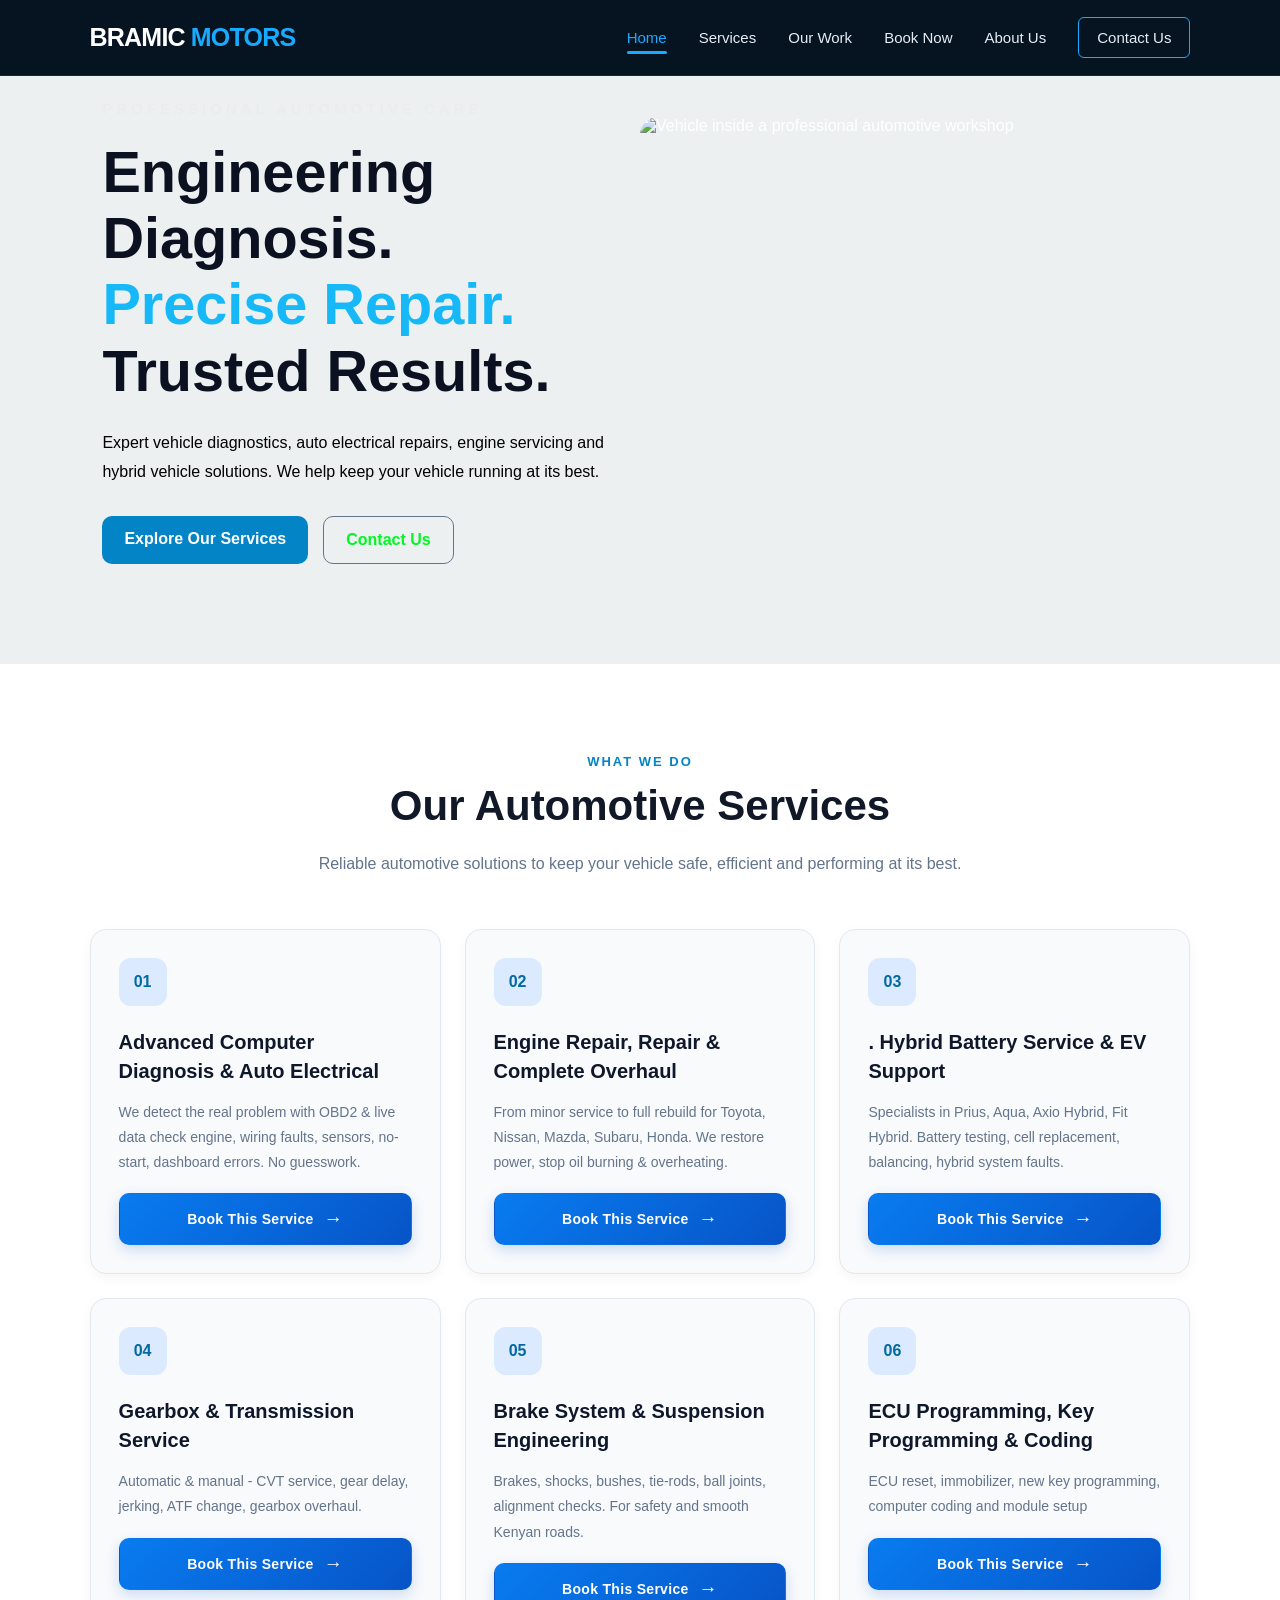
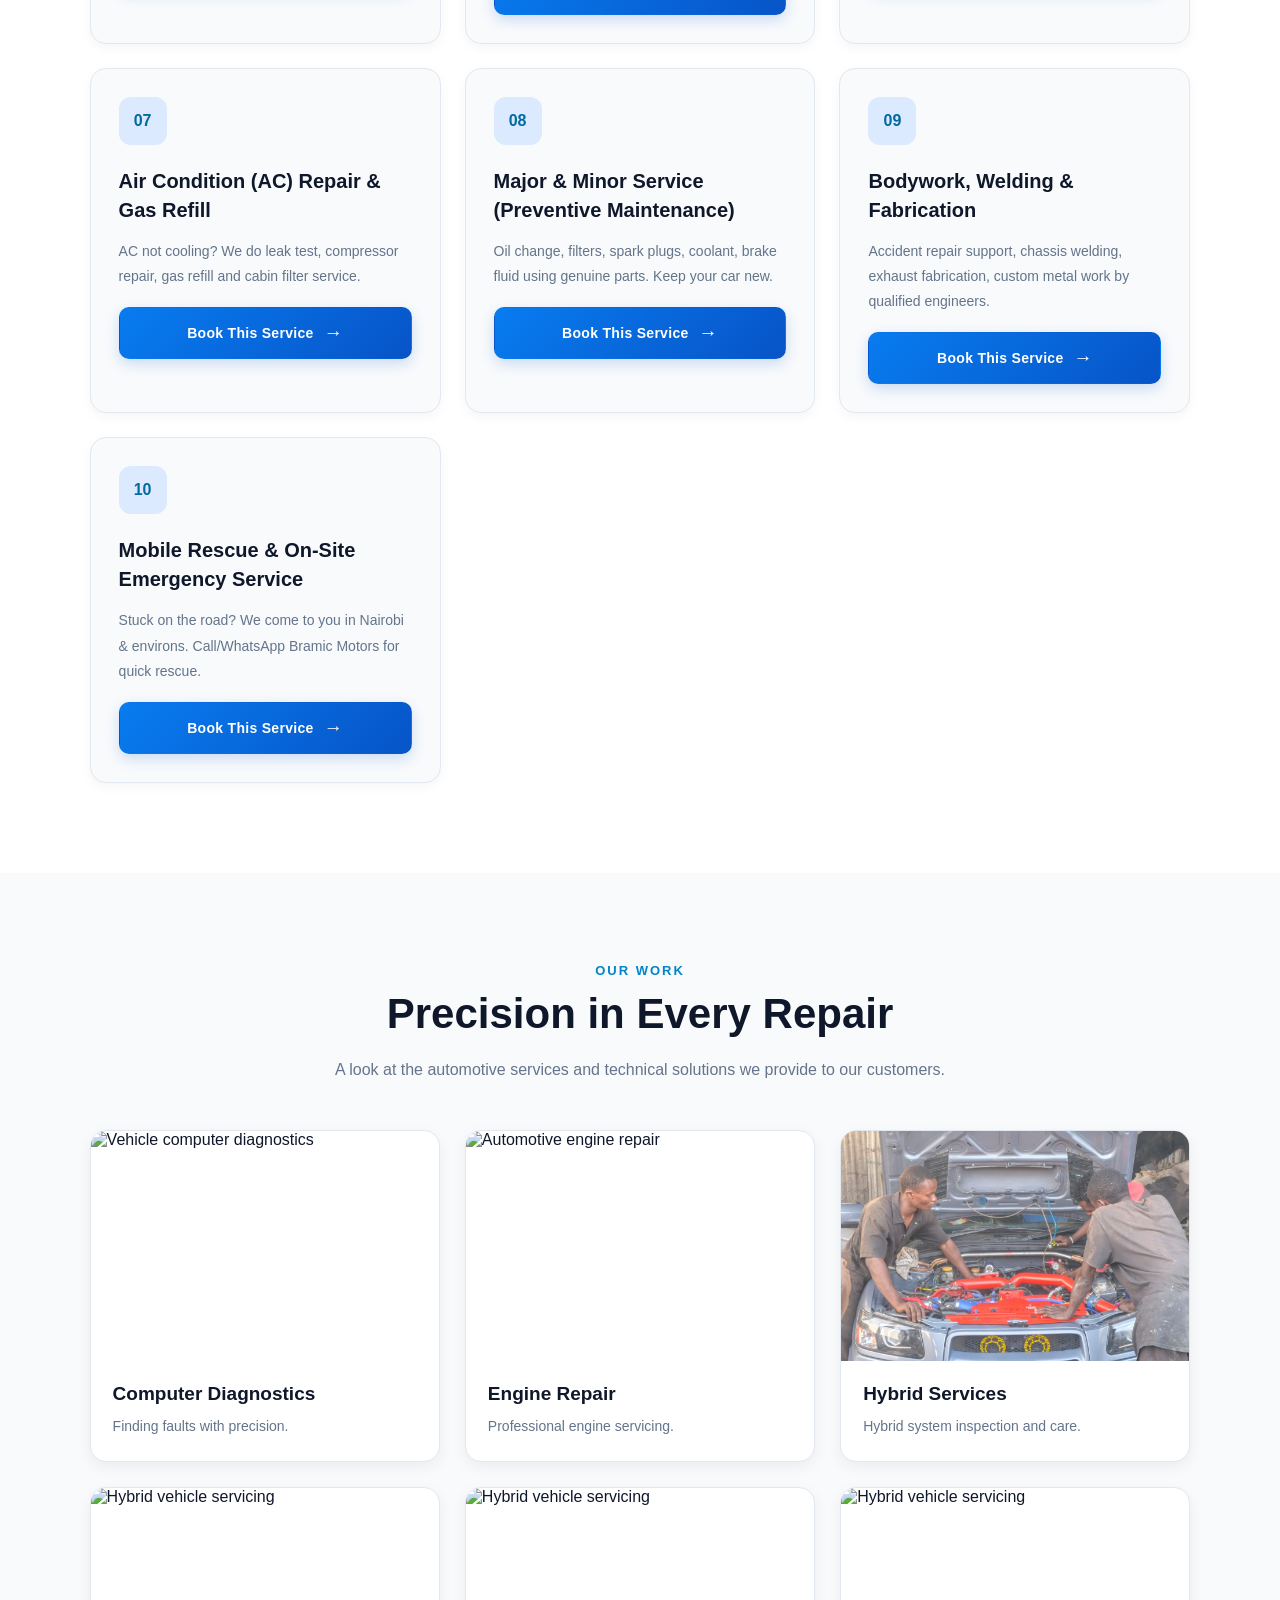
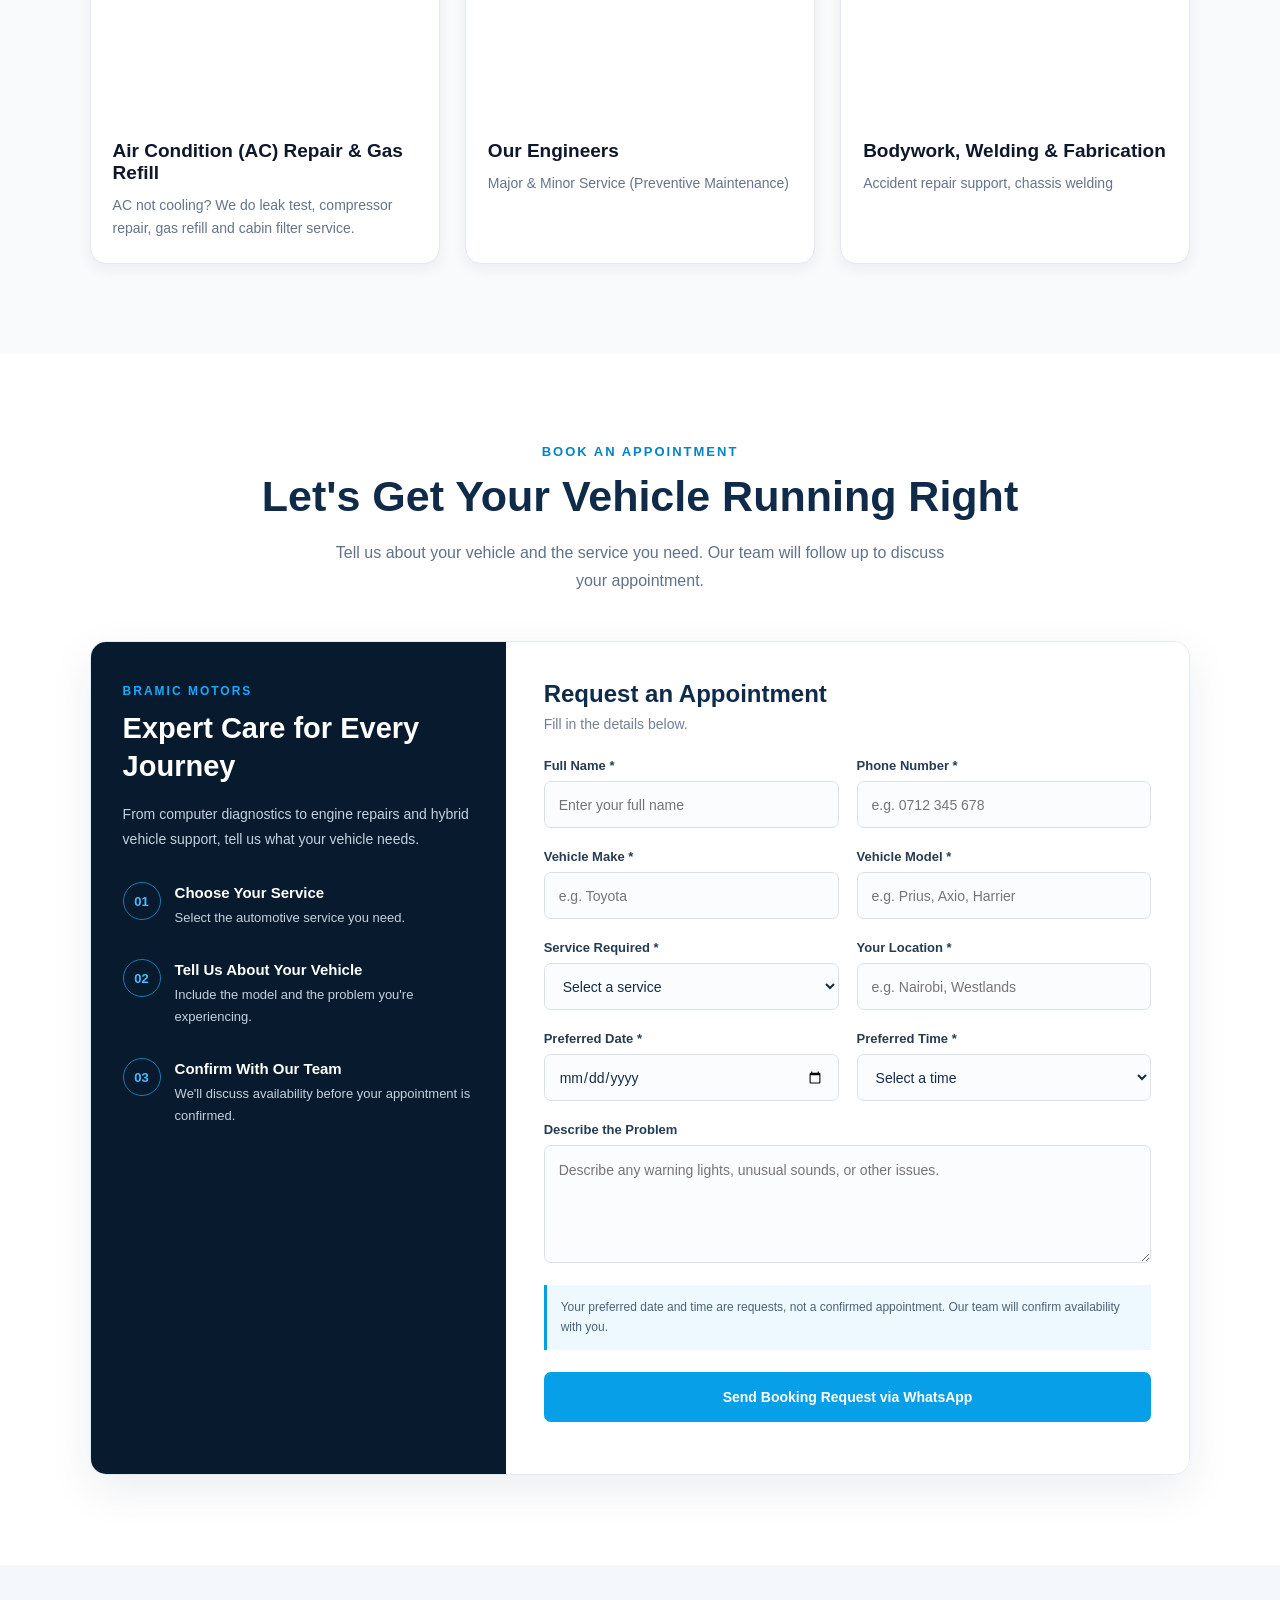
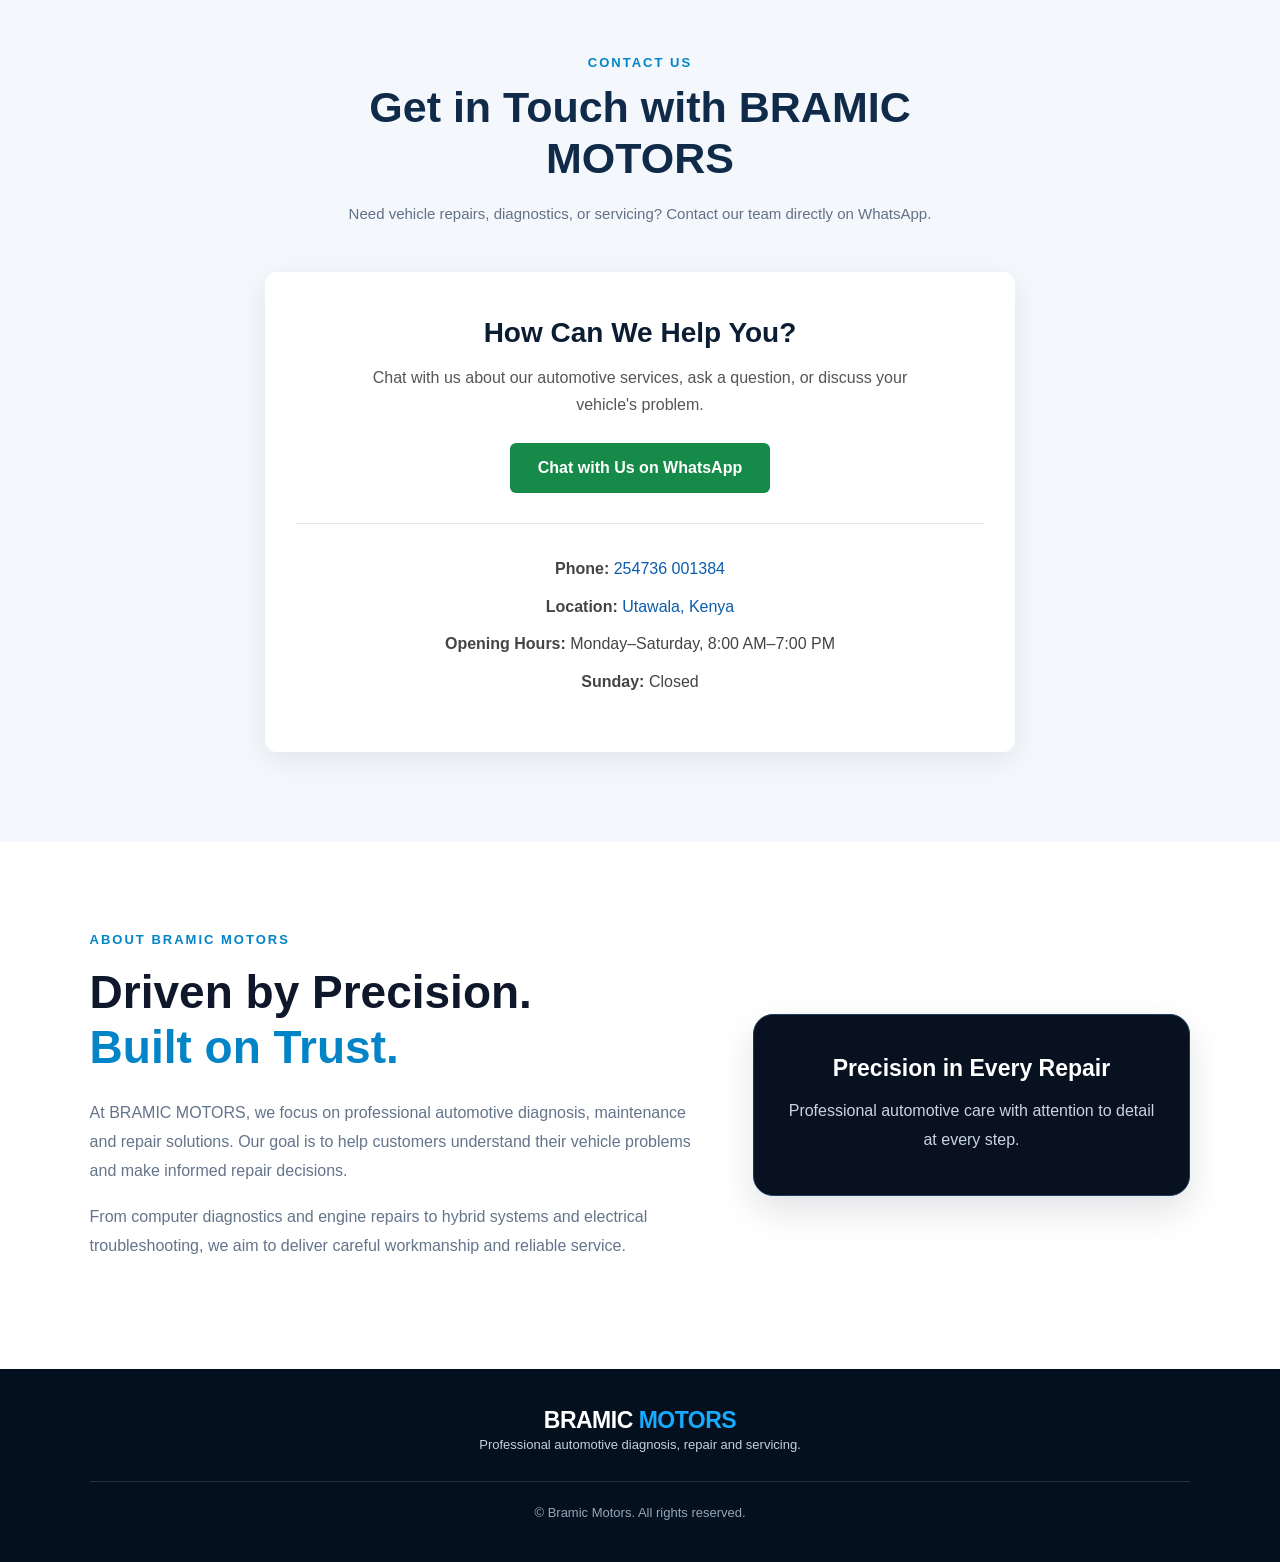
==== commit 7fd45c45: "Update print statement from 'Hello' to 'Goodbye'" ====
--- a/index.html
+++ b/index.html
@@ -275,7 +275,7 @@
         </div>
 
         <div class="work-card">
-            <img src="IMAGES/service 3.jpeg"
+            <img src="service 3.jpeg"
                  alt="Hybrid vehicle servicing">
             <div class="work-info">
                 <h3>Hybrid Services</h3>
@@ -603,4 +603,4 @@
 </body>
 
 </body>
-</html>+</html>
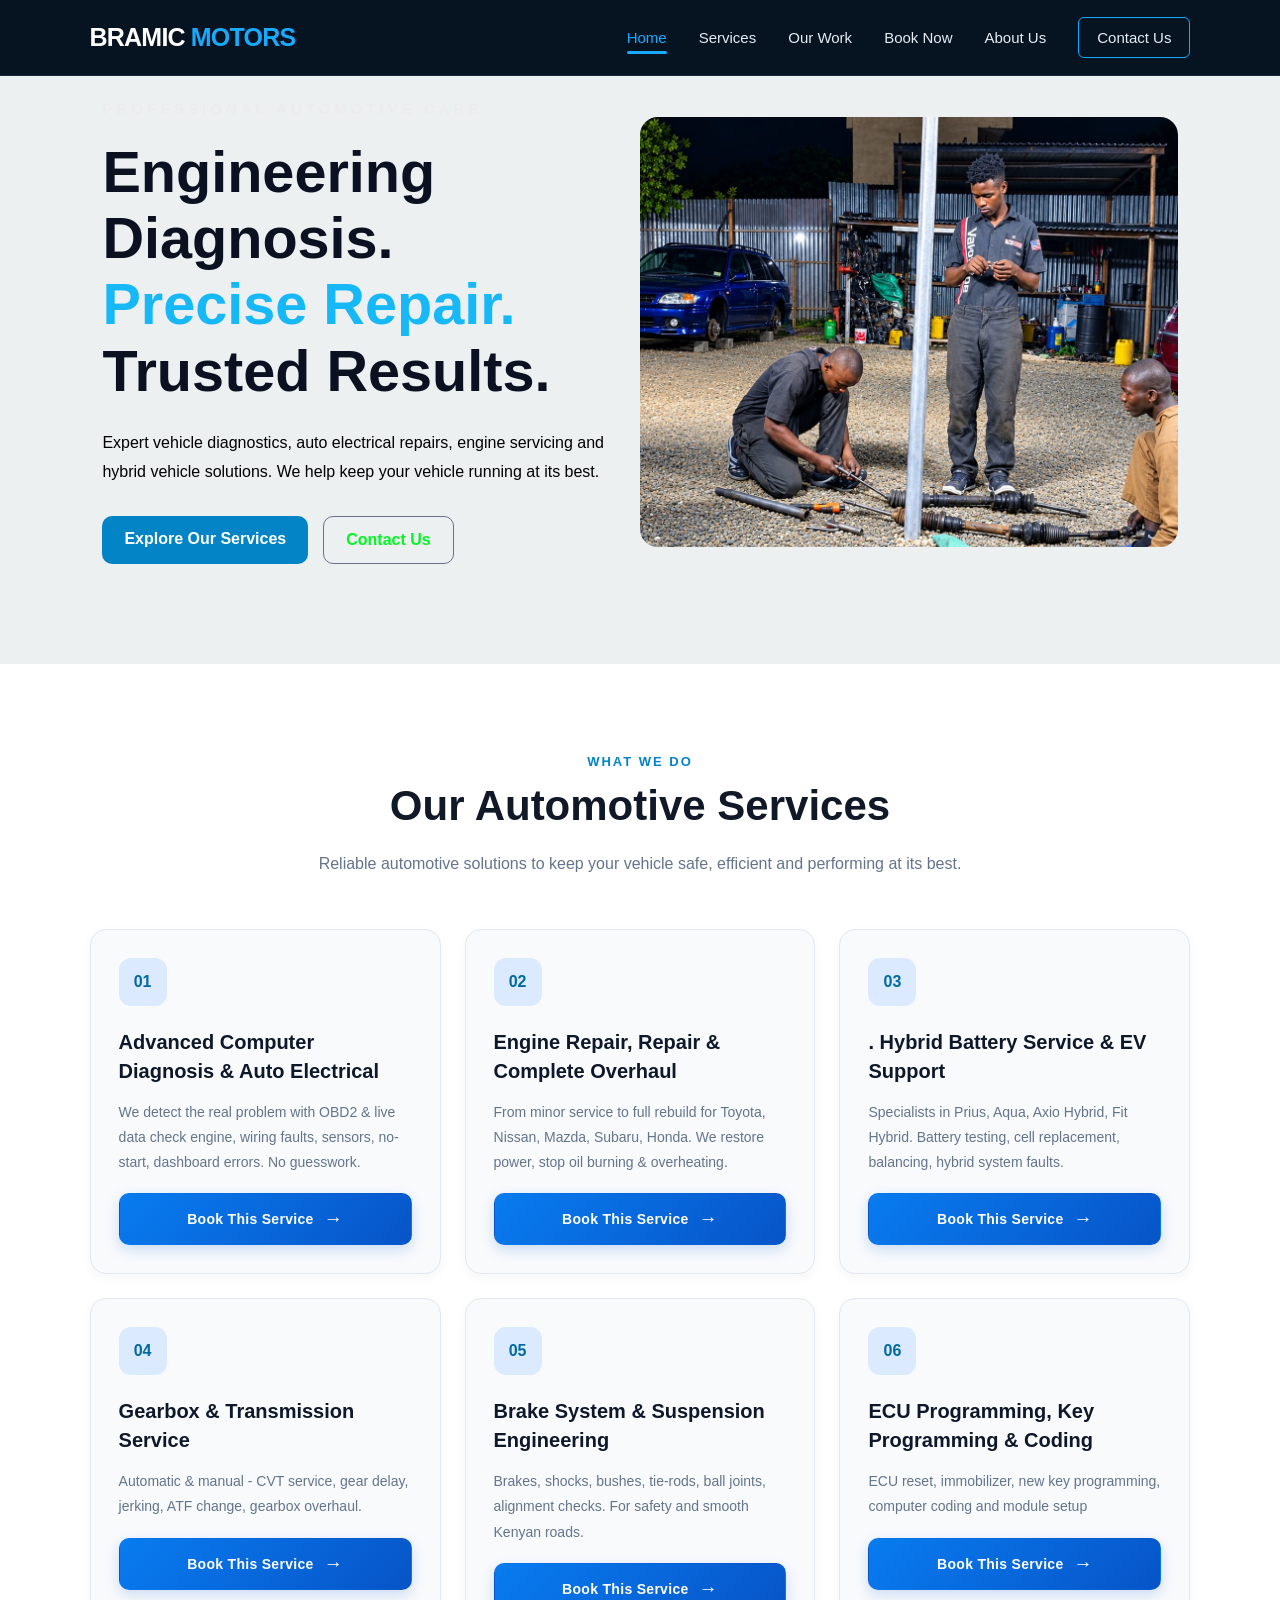
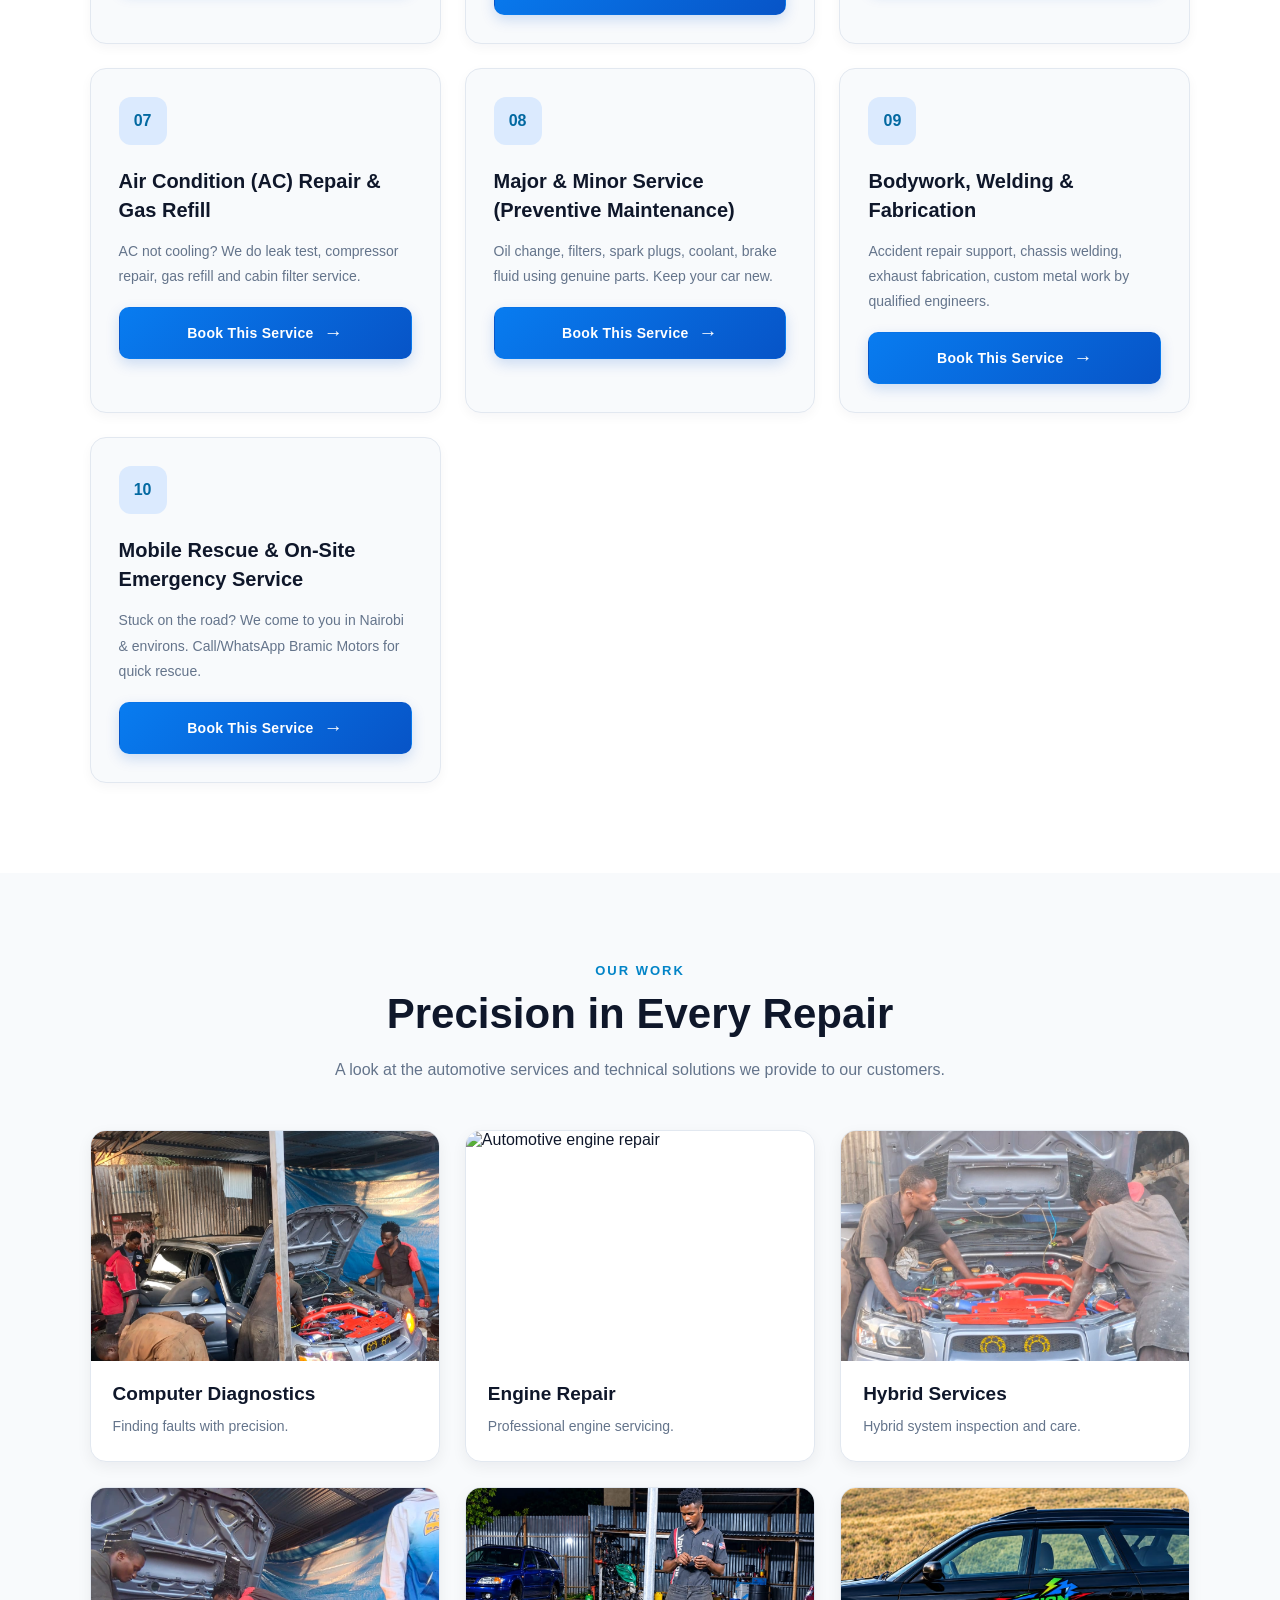
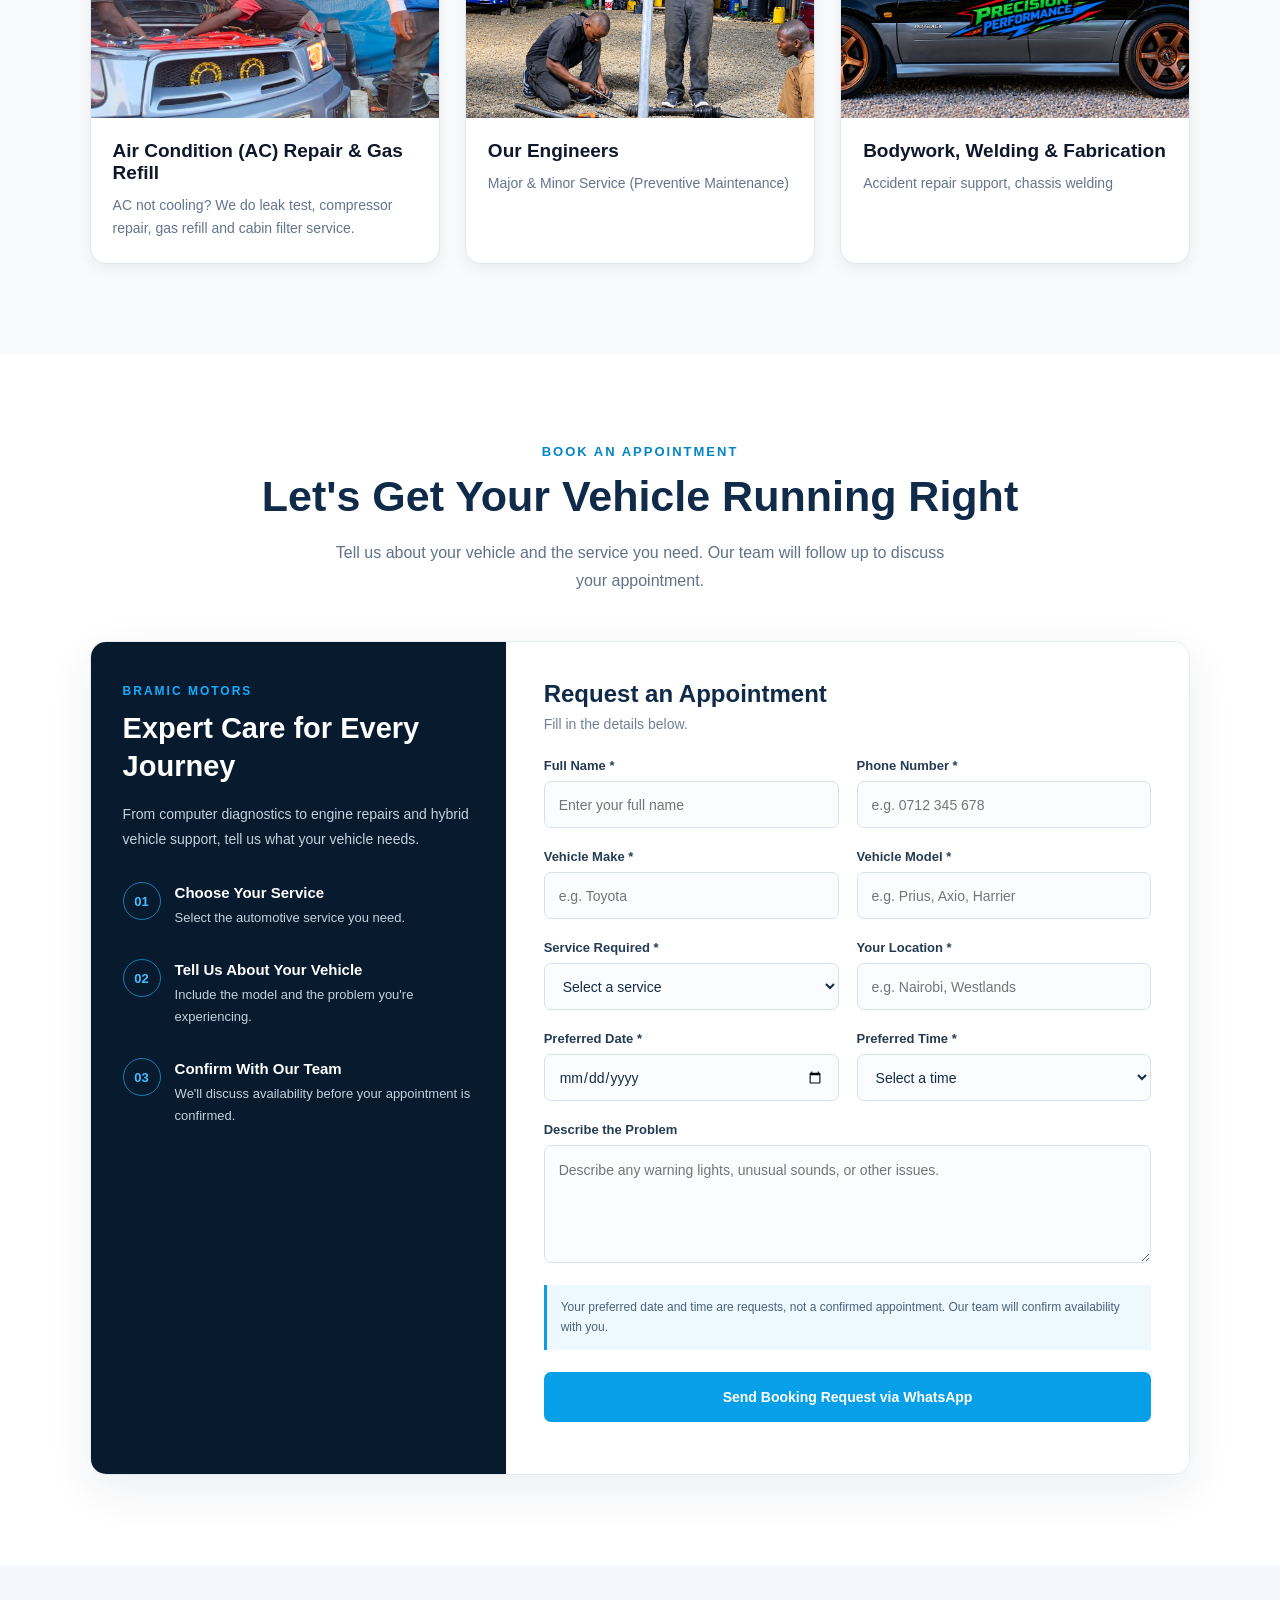
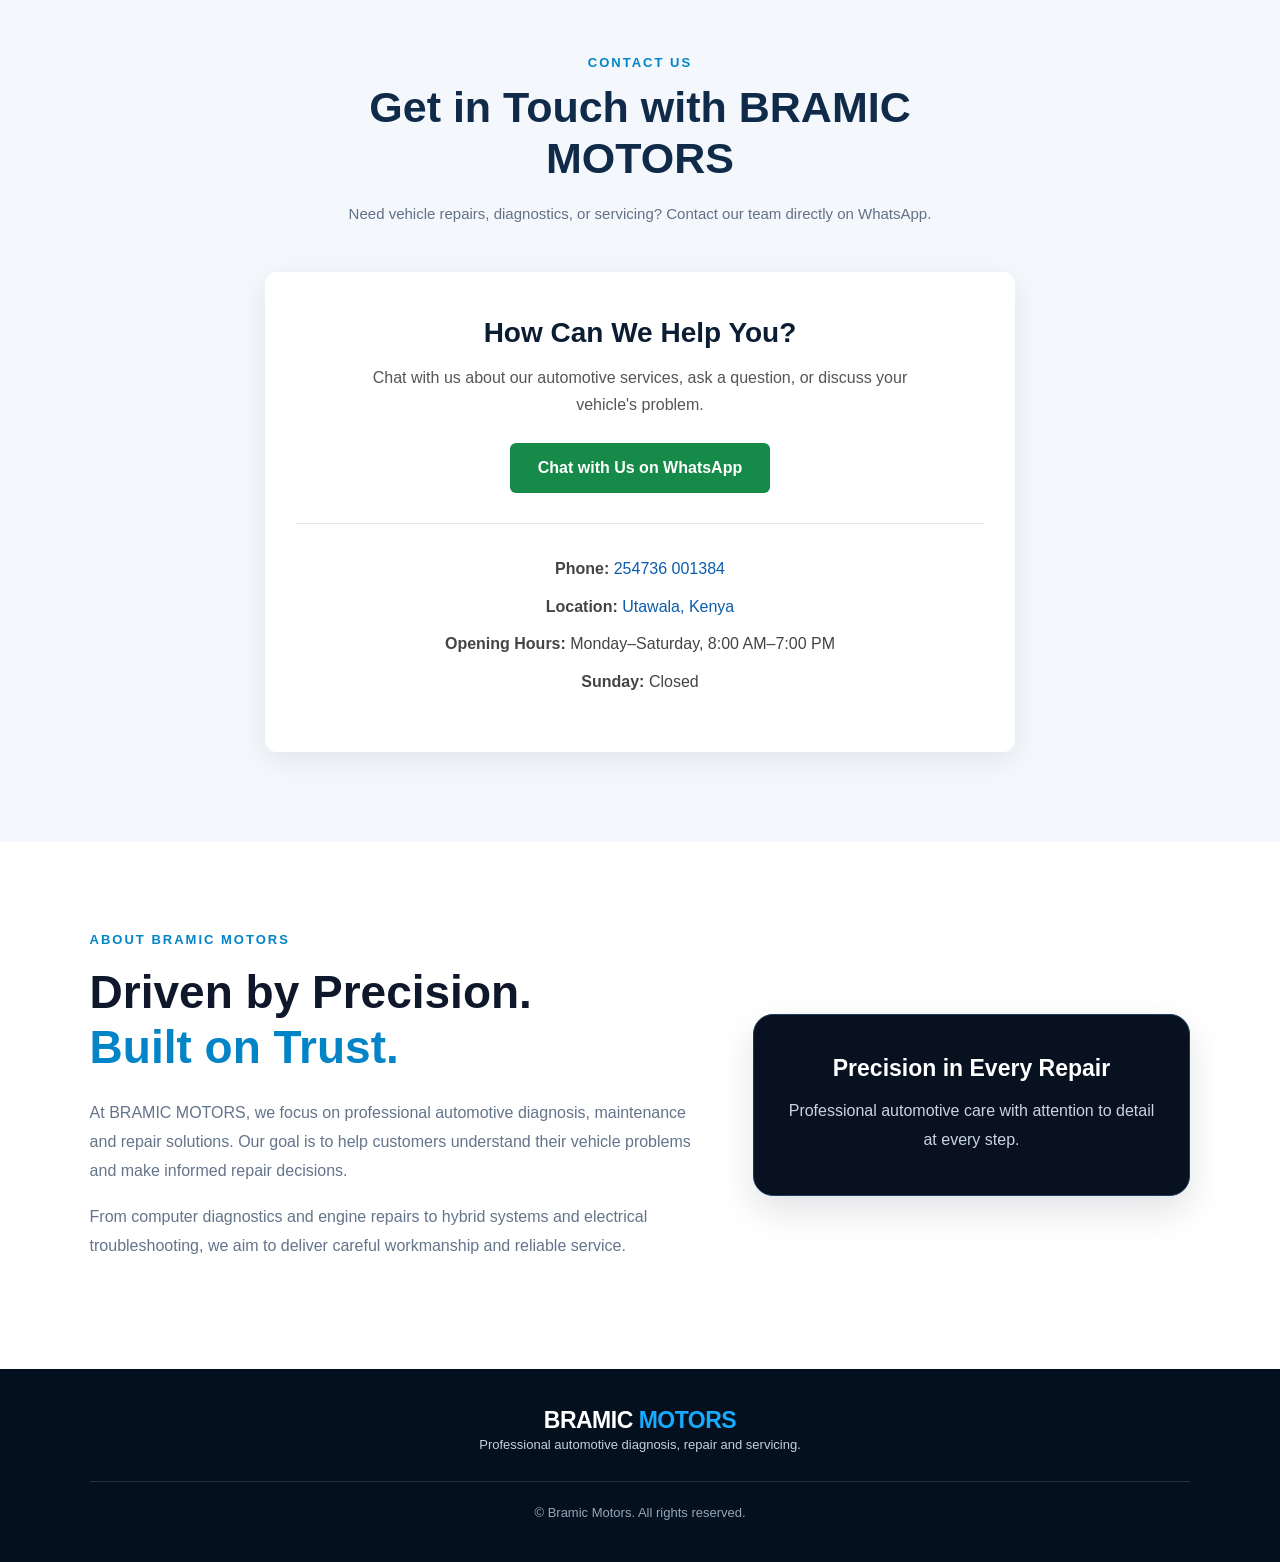
==== commit b09dca67: "Update print statement to reflect farewell message" ====
--- a/index.html
+++ b/index.html
@@ -5,7 +5,7 @@
     <meta charset="UTF-8">
     <meta name="viewport" content="width=device-width, initial-scale=1.0">
     <title>Bramic Motors </title>
-    <link rel="icon" type="image/png" href="IMAGES/logo.jpeg">
+    <link rel="icon" type="image/png" href="logo.jpeg">
     <link rel="stylesheet" href="style.css">
 
 
@@ -72,7 +72,7 @@
 
         <div class="hero-image">
             <img
-                src="IMAGES/pure s 1.jpeg"
+                src="pure s 1.jpeg"
                 alt="Vehicle inside a professional automotive workshop">
         </div>
 
@@ -257,7 +257,7 @@
     <div class="work-grid">
 
         <div class="work-card">
-            <img src="IMAGES/service 1.jpeg"
+            <img src="service 1.jpeg"
                  alt="Vehicle computer diagnostics">
             <div class="work-info">
                 <h3>Computer Diagnostics</h3>
@@ -284,7 +284,7 @@
         </div>
 
              <div class="work-card">
-            <img src="IMAGES/service 5.jpeg"
+            <img src="service 5.jpeg"
                  alt="Hybrid vehicle servicing">
             <div class="work-info">
                 <h3> Air Condition (AC) Repair & Gas Refill</h3>
@@ -293,7 +293,7 @@
             </div>
         </div>
            <div class="work-card">
-            <img src="IMAGES/pure s 1.jpeg"
+            <img src="pure s 1.jpeg"
                  alt="Hybrid vehicle servicing">
             <div class="work-info">
                 <h3>Our Engineers</h3>
@@ -302,7 +302,7 @@
         </div>
 
             <div class="work-card">
-            <img src="IMAGES/PRECISION.jpeg"
+            <img src="PRECISION.jpeg"
                  alt="Hybrid vehicle servicing">
             <div class="work-info">
                 <h3>Bodywork, Welding & Fabrication</h3>
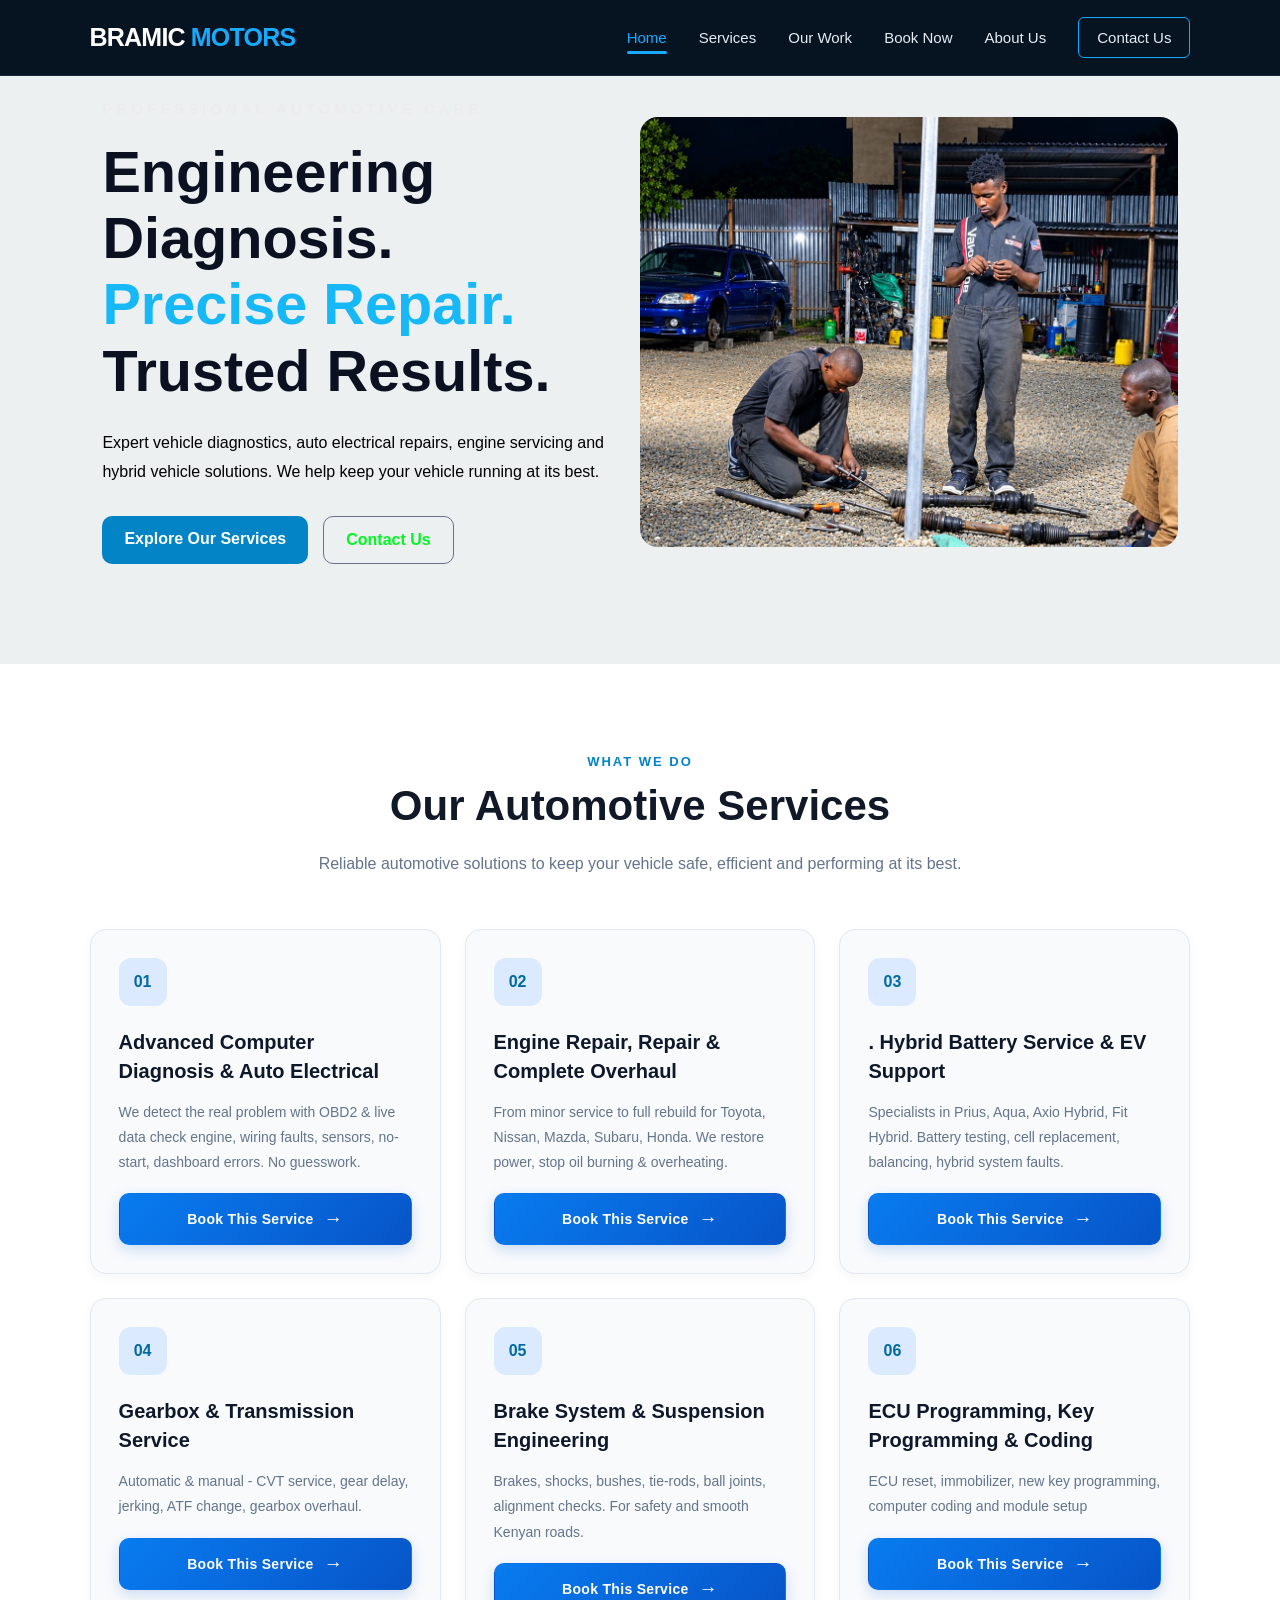
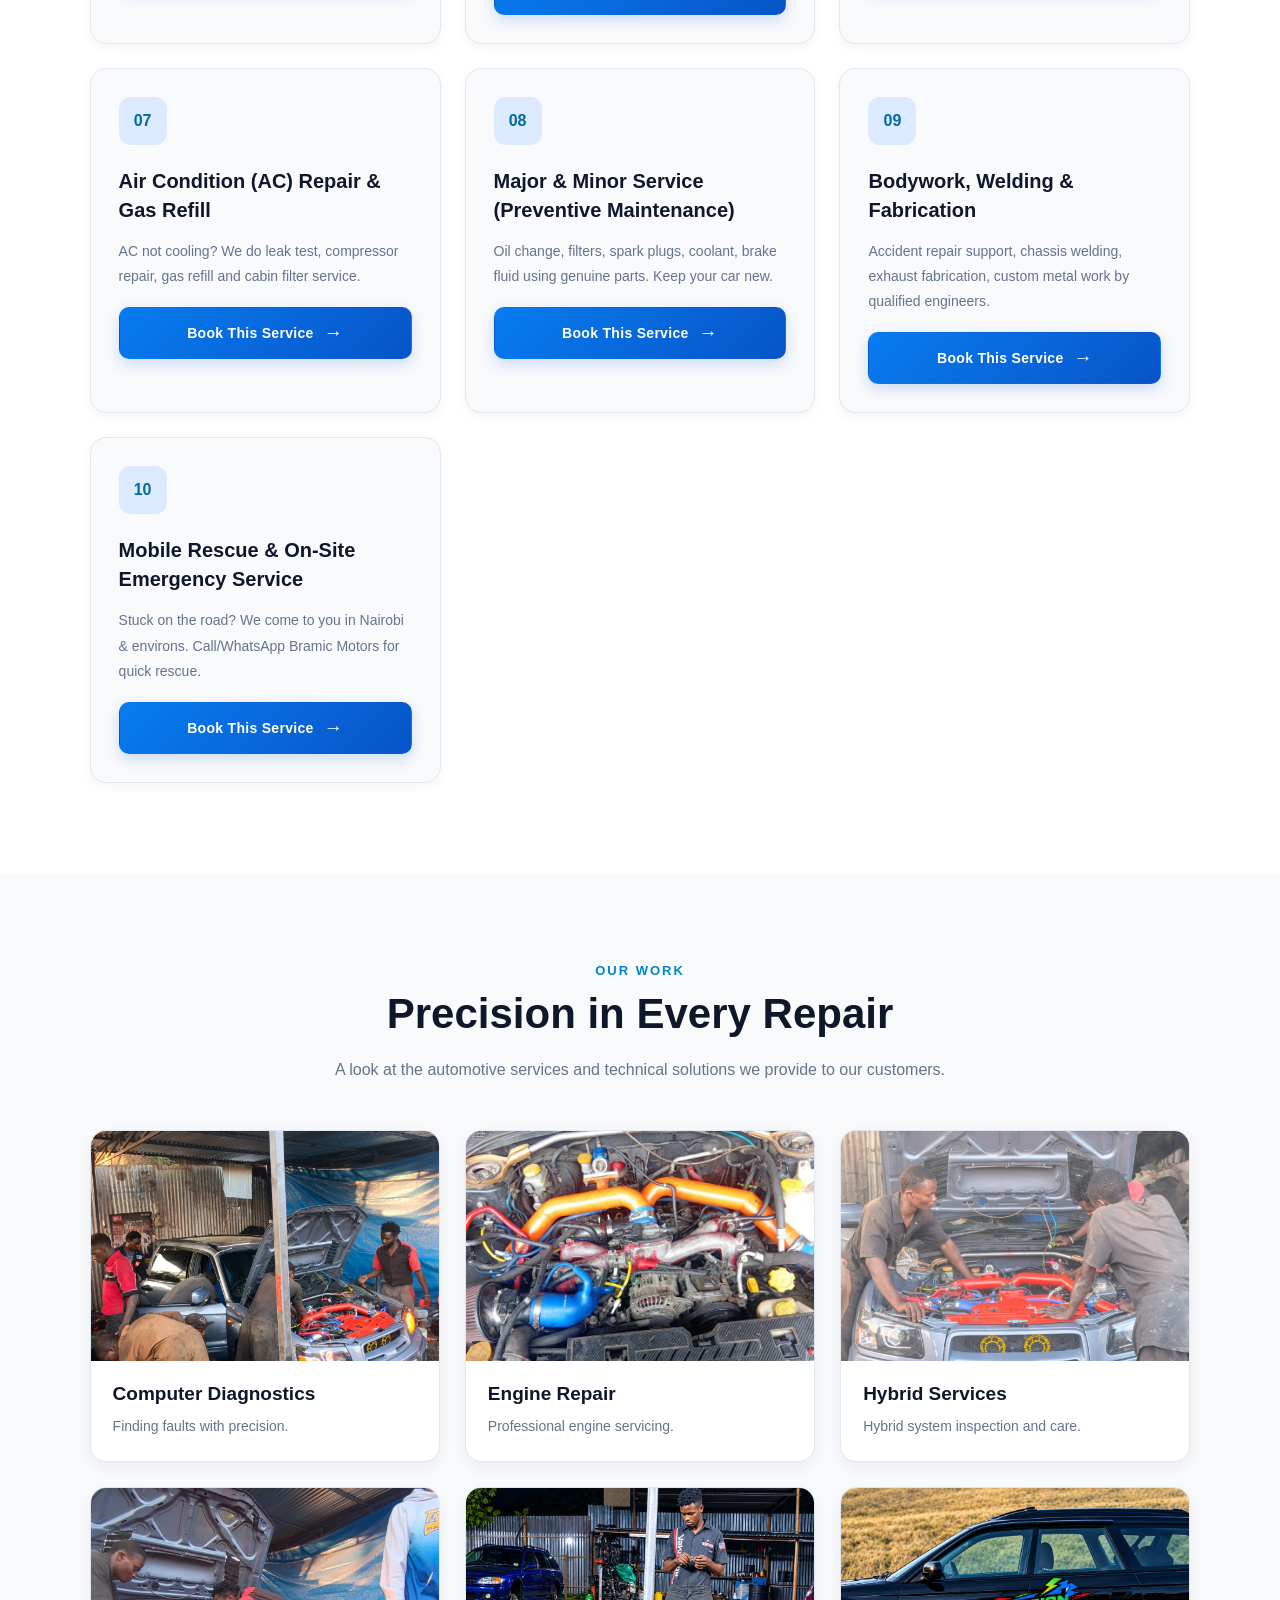
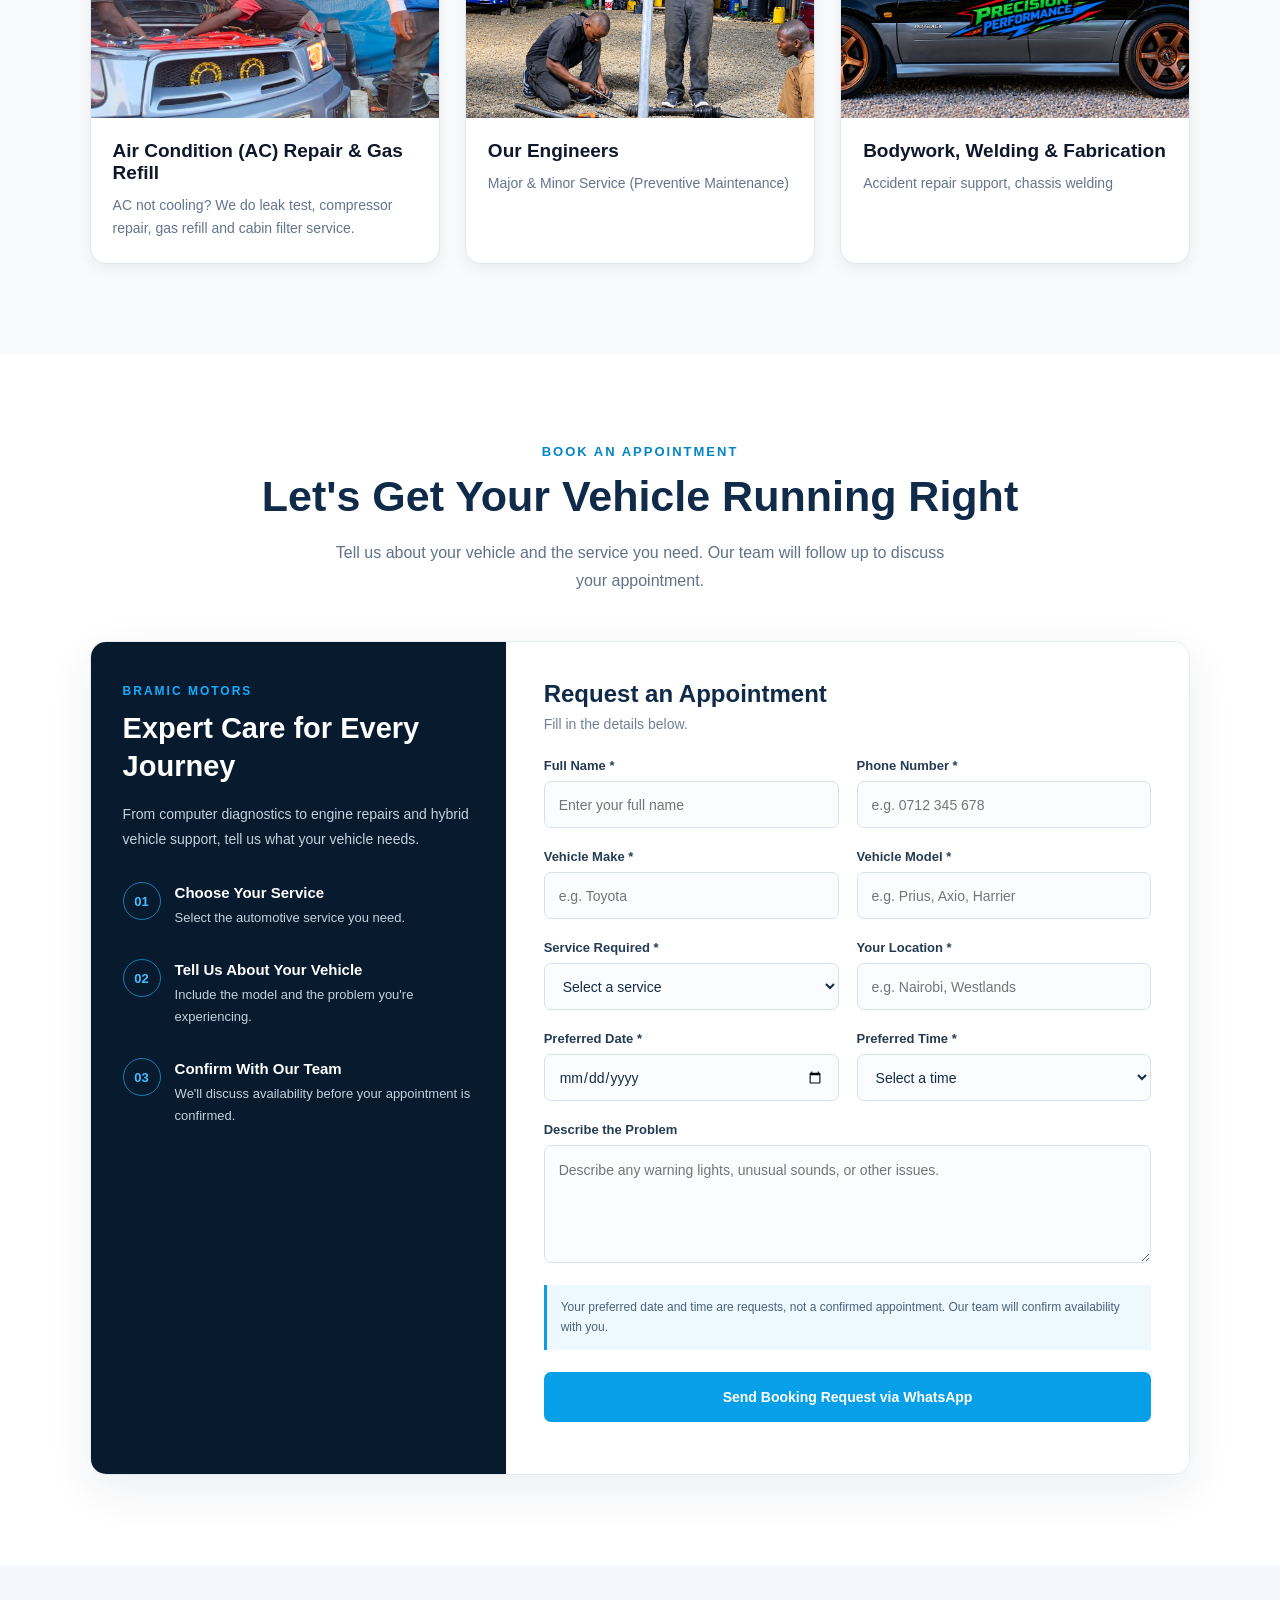
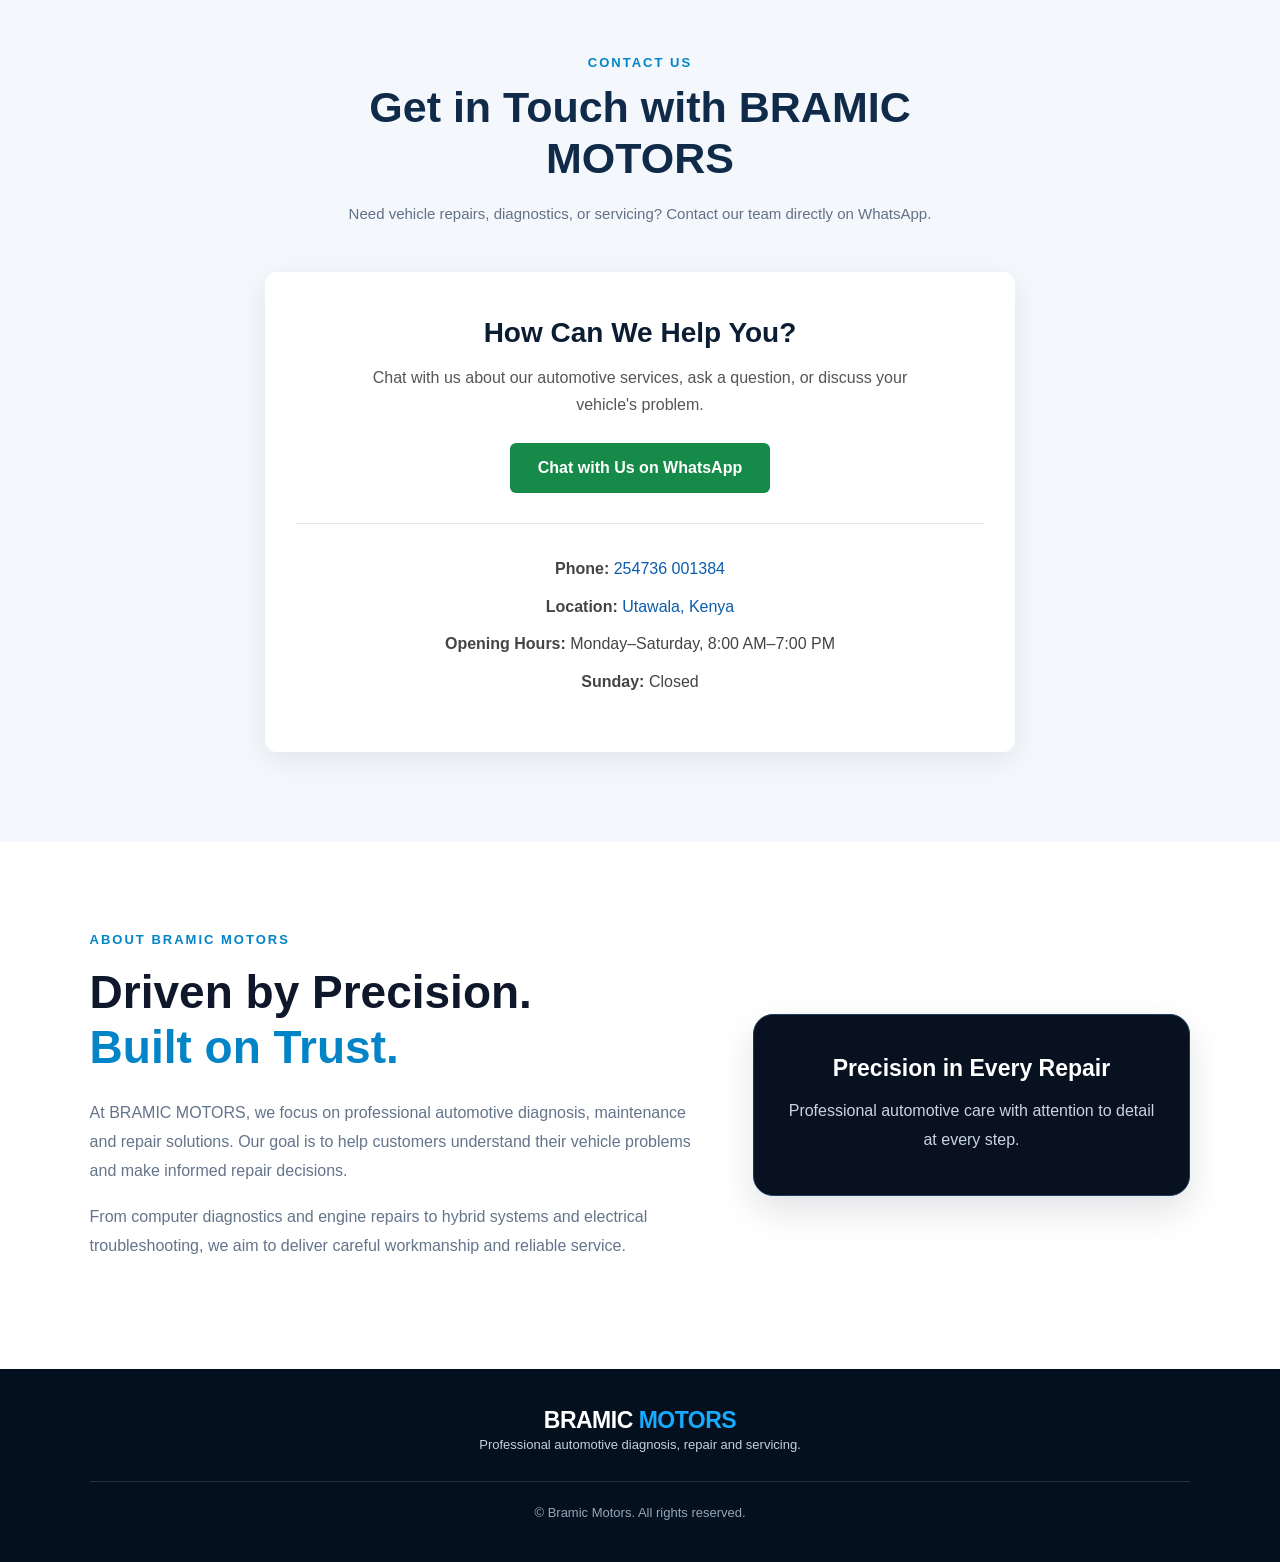
==== commit 7336bd9d: "Update print statement from 'Hello' to 'Goodbye'" ====
--- a/index.html
+++ b/index.html
@@ -266,7 +266,7 @@
         </div>
 
         <div class="work-card">
-            <img src="IMAGES/service 2.jpeg"
+            <img src="service 2.jpeg"
                  alt="Automotive engine repair">
             <div class="work-info">
                 <h3>Engine Repair</h3>
